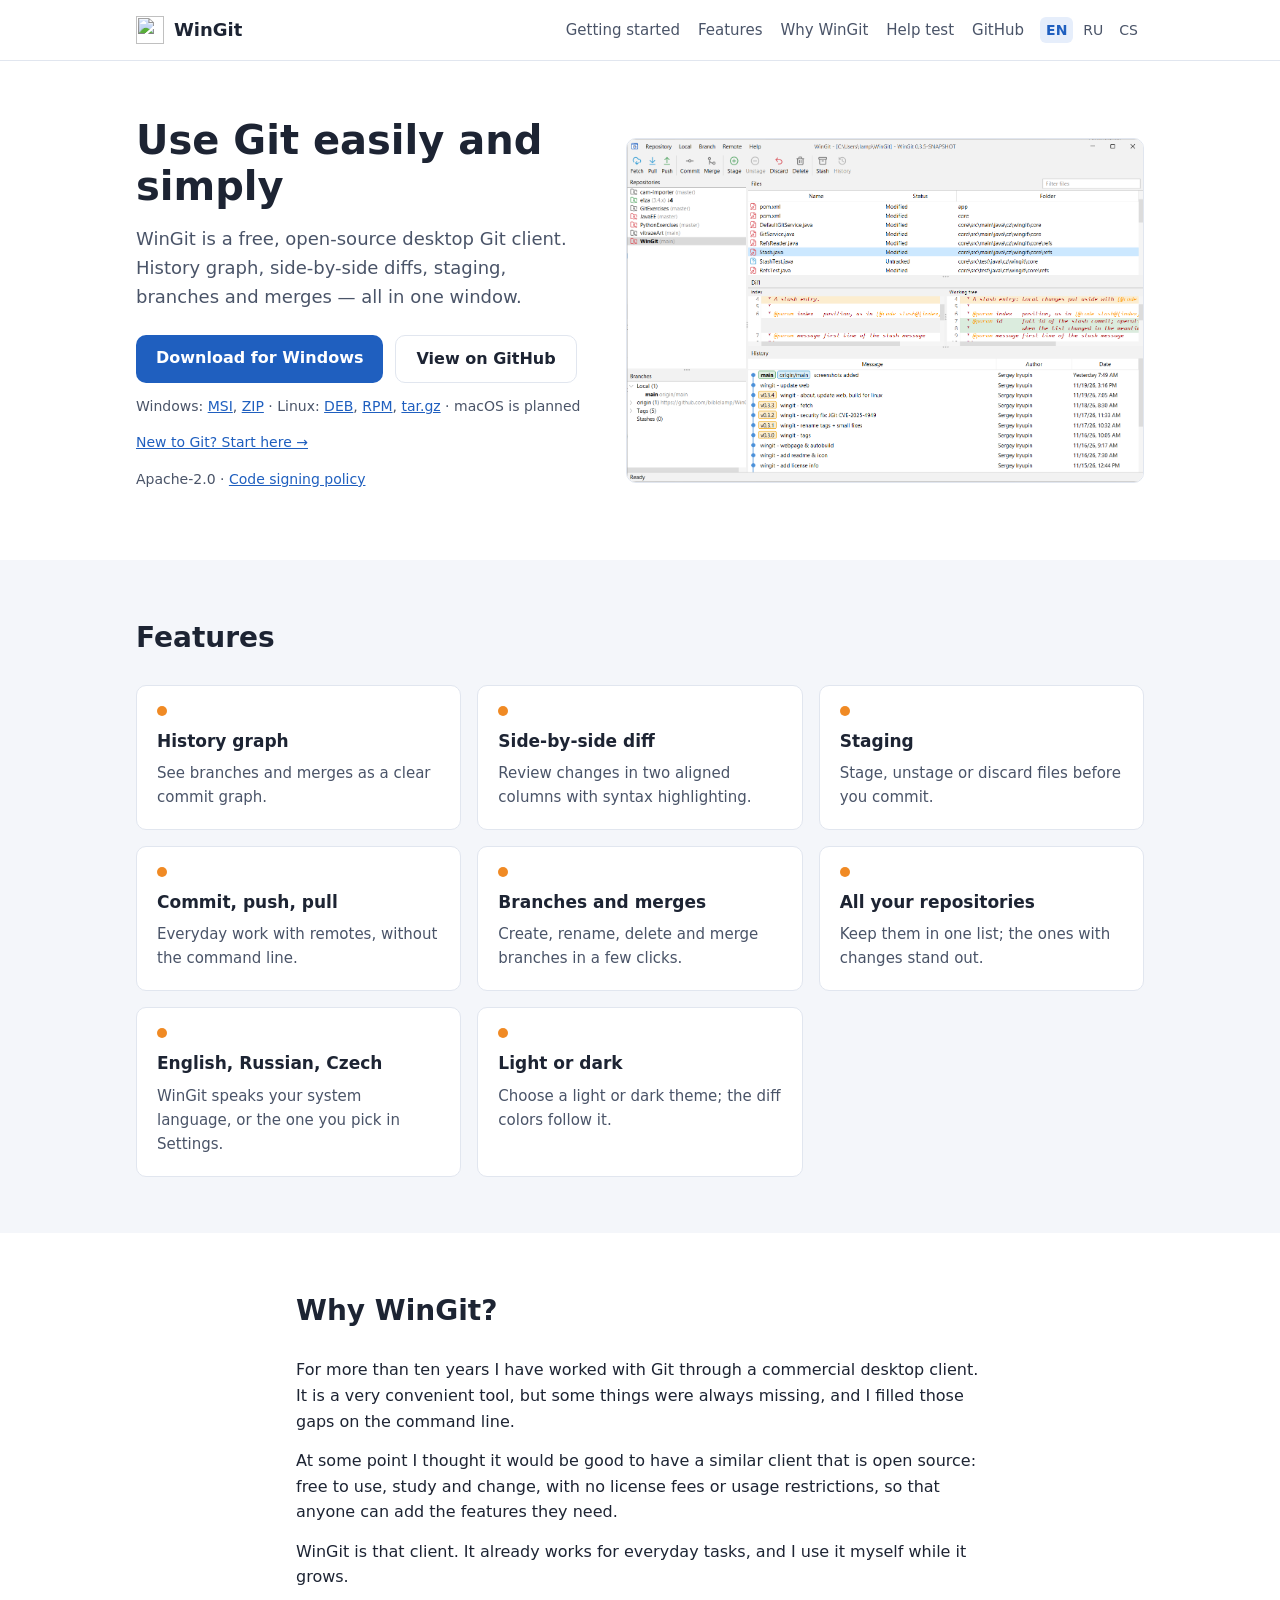
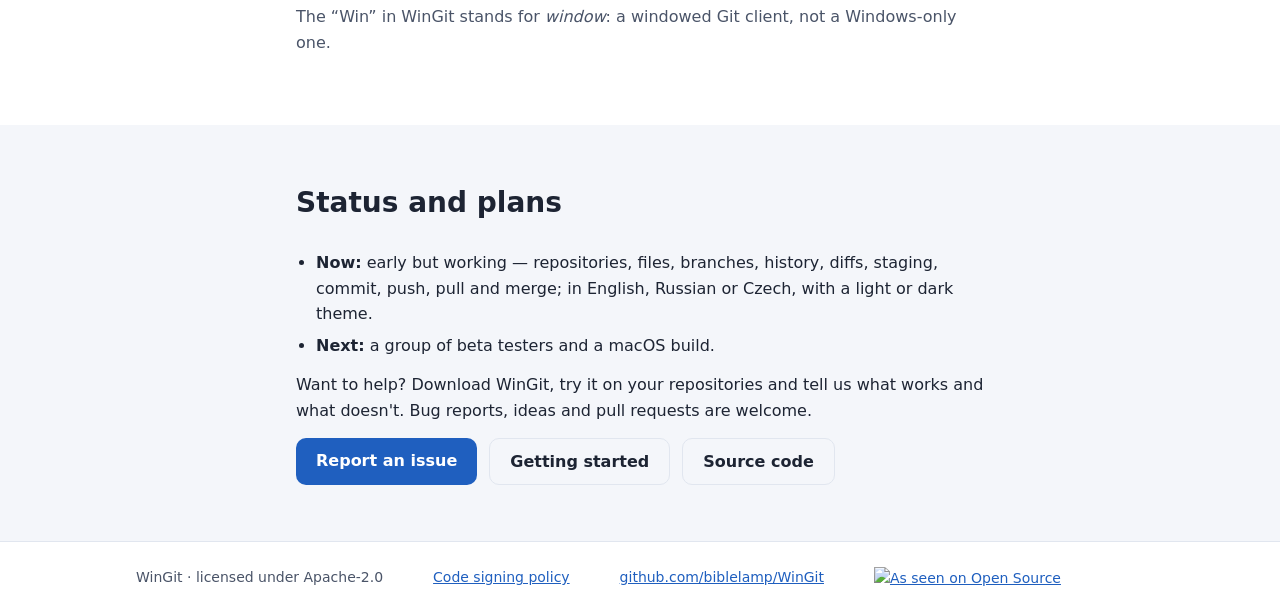
==== site/index.html @ c40fa584 "wingit - added ru-cz languages & dark theme" ====
<!doctype html>
<html lang="en">
<head>
  <meta charset="utf-8">
  <meta name="viewport" content="width=device-width, initial-scale=1">
  <title>WinGit — open-source desktop Git client</title>
  <meta name="description" content="WinGit is a free, open-source desktop Git client: history graph, side-by-side diffs, staging, branches and merges in one window.">
  <link rel="icon" href="assets/wingit.svg" type="image/svg+xml">
  <link rel="canonical" href="https://wgit.cz/">
  <link rel="alternate" hreflang="en" href="https://wgit.cz/">
  <link rel="alternate" hreflang="ru" href="https://wgit.cz/ru/">
  <link rel="alternate" hreflang="cs" href="https://wgit.cz/cs/">
  <link rel="alternate" hreflang="x-default" href="https://wgit.cz/">
  <meta property="og:type" content="website">
  <meta property="og:site_name" content="WinGit">
  <meta property="og:title" content="WinGit — open-source desktop Git client">
  <meta property="og:description" content="WinGit is a free, open-source desktop Git client: history graph, side-by-side diffs, staging, branches and merges in one window.">
  <meta property="og:url" content="https://wgit.cz/">
  <meta property="og:image" content="https://wgit.cz/assets/screenshot.png">
  <meta property="og:image:width" content="1413">
  <meta property="og:image:height" content="941">
  <meta property="og:locale" content="en_US">
  <meta property="og:locale:alternate" content="ru_RU">
  <meta property="og:locale:alternate" content="cs_CZ">
  <meta name="twitter:card" content="summary_large_image">
  <link rel="stylesheet" href="assets/style.css">
</head>
<body>
  <header class="top">
    <div class="wrap">
      <a class="brand" href="./"><img src="assets/wingit.svg" alt="">WinGit</a>
      <nav class="nav">
        <a href="start/">Getting started</a>
        <a href="#features">Features</a>
        <a href="#why">Why WinGit</a>
        <a href="#help">Help test</a>
        <a href="https://github.com/biblelamp/WinGit">GitHub</a>
      </nav>
      <div class="lang"><span>EN</span><a href="ru/" hreflang="ru">RU</a><a href="cs/" hreflang="cs">CS</a></div>
    </div>
  </header>

  <main>
    <section class="hero">
      <div class="wrap">
        <div>
          <h1>Use Git easily and simply</h1>
          <p class="lead">WinGit is a free, open-source desktop Git client. History graph, side-by-side diffs,
            staging, branches and merges — all in one window.</p>
          <div class="actions">
            <a class="btn btn-primary" id="download" href="https://github.com/biblelamp/WinGit/releases/latest"
               data-label-windows="Download {version} for Windows"
               data-label-linux="Download {version} for Linux (.deb)">Download for Windows</a>
            <a class="btn btn-secondary" href="https://github.com/biblelamp/WinGit">View on GitHub</a>
          </div>
          <p class="note">Windows: <a data-asset="msi" href="https://github.com/biblelamp/WinGit/releases/latest">MSI</a>, <a data-asset="windows-zip" href="https://github.com/biblelamp/WinGit/releases/latest">ZIP</a> · Linux: <a data-asset="deb" href="https://github.com/biblelamp/WinGit/releases/latest">DEB</a>, <a data-asset="rpm" href="https://github.com/biblelamp/WinGit/releases/latest">RPM</a>, <a data-asset="tar" href="https://github.com/biblelamp/WinGit/releases/latest">tar.gz</a> · macOS is planned</p>
          <p class="note"><a href="start/">New to Git? Start here →</a></p>
          <p class="note">Apache-2.0 · <a href="code-signing/">Code signing policy</a></p>
        </div>
        <a href="assets/screenshot.png"><img class="shot" src="assets/screenshot.png" width="1413" height="941" alt="WinGit main window: repositories, branches, history graph and diff"></a>
      </div>
    </section>

    <section class="block soft" id="features">
      <div class="wrap">
        <h2>Features</h2>
        <div class="features">
          <div class="feature"><h3>History graph</h3><p>See branches and merges as a clear commit graph.</p></div>
          <div class="feature"><h3>Side-by-side diff</h3><p>Review changes in two aligned columns with syntax highlighting.</p></div>
          <div class="feature"><h3>Staging</h3><p>Stage, unstage or discard files before you commit.</p></div>
          <div class="feature"><h3>Commit, push, pull</h3><p>Everyday work with remotes, without the command line.</p></div>
          <div class="feature"><h3>Branches and merges</h3><p>Create, rename, delete and merge branches in a few clicks.</p></div>
          <div class="feature"><h3>All your repositories</h3><p>Keep them in one list; the ones with changes stand out.</p></div>
          <div class="feature"><h3>English, Russian, Czech</h3><p>WinGit speaks your system language, or the one you pick in Settings.</p></div>
          <div class="feature"><h3>Light or dark</h3><p>Choose a light or dark theme; the diff colors follow it.</p></div>
        </div>
      </div>
    </section>

    <section class="block" id="why">
      <div class="wrap prose">
        <h2>Why WinGit?</h2>
        <p>For more than ten years I have worked with Git through a commercial desktop client. It is a very
          convenient tool, but some things were always missing, and I filled those gaps on the command line.</p>
        <p>At some point I thought it would be good to have a similar client that is open source: free to use,
          study and change, with no license fees or usage restrictions, so that anyone can add the features they need.</p>
        <p>WinGit is that client. It already works for everyday tasks, and I use it myself while it grows.</p>
        <p class="muted">The “Win” in WinGit stands for <em>window</em>: a windowed Git client, not a Windows-only one.</p>
      </div>
    </section>

    <section class="block soft" id="help">
      <div class="wrap prose">
        <h2>Status and plans</h2>
        <ul>
          <li><strong>Now:</strong> early but working — repositories, files, branches, history, diffs, staging,
            commit, push, pull and merge; in English, Russian or Czech, with a light or dark theme.</li>
          <li><strong>Next:</strong> a group of beta testers and a macOS build.</li>
        </ul>
        <p>Want to help? Download WinGit, try it on your repositories and tell us what works and what doesn't.
          Bug reports, ideas and pull requests are welcome.</p>
        <div class="actions">
          <a class="btn btn-primary" href="https://github.com/biblelamp/WinGit/issues/new">Report an issue</a>
          <a class="btn btn-secondary" href="start/">Getting started</a>
          <a class="btn btn-secondary" href="https://github.com/biblelamp/WinGit">Source code</a>
        </div>
      </div>
    </section>
  </main>

  <footer>
    <div class="wrap">
      <span>WinGit · licensed under Apache-2.0</span>
      <a href="code-signing/">Code signing policy</a>
      <a href="https://github.com/biblelamp/WinGit">github.com/biblelamp/WinGit</a>
      <a class="osa-badge" href="https://www.opensourcealternatives.to"><img src="https://www.opensourcealternatives.to/badge-osa.svg" alt="As seen on Open Source Alternatives" width="189" height="14"></a>
    </div>
  </footer>
  <script src="assets/download.js"></script>
</body>
</html>
---- site/assets/style.css ----
:root {
  --bg: #ffffff;
  --bg-soft: #f4f6fa;
  --text: #1d2433;
  --text-muted: #4a5468;
  --border: #e1e6ef;
  --accent: #1f5fbf;
  --accent-hover: #184e9e;
  --accent-soft: #e6eefb;
  --on-accent: #ffffff;
  --commit: #f08a24;
  --radius: 10px;
  color-scheme: light dark;
}

@media (prefers-color-scheme: dark) {
  :root {
    --bg: #11151c;
    --bg-soft: #1a1f29;
    --text: #e6e9ef;
    --text-muted: #a9b1c2;
    --border: #2a3140;
    --accent: #5b93e8;
    --accent-hover: #7aa8ee;
    --accent-soft: #1c2a42;
    --on-accent: #0b1220;
  }
}

* { box-sizing: border-box; }

html { scroll-behavior: smooth; }

body {
  margin: 0;
  background: var(--bg);
  color: var(--text);
  font: 16px/1.6 "Segoe UI", system-ui, -apple-system, "Helvetica Neue", Arial, sans-serif;
}

a { color: var(--accent); }

.wrap { max-width: 1040px; margin: 0 auto; padding: 0 16px; }

/* header */
.top { border-bottom: 1px solid var(--border); }
.top .wrap { display: flex; align-items: center; gap: 16px; min-height: 60px; flex-wrap: wrap; }
.brand { display: flex; align-items: center; gap: 10px; color: var(--text); text-decoration: none; font-weight: 600; font-size: 18px; }
.brand img { width: 28px; height: 28px; }
.nav { display: flex; gap: 18px; margin-left: auto; flex-wrap: wrap; }
.nav a { color: var(--text-muted); text-decoration: none; font-size: 15px; }
.nav a:hover { color: var(--text); }
.lang { display: flex; gap: 4px; font-size: 14px; }
.lang a, .lang span { padding: 2px 6px; border-radius: 6px; text-decoration: none; color: var(--text-muted); }
.lang span { background: var(--accent-soft); color: var(--accent); font-weight: 600; }

/* hero */
.hero .wrap { display: grid; grid-template-columns: 1fr 1.15fr; gap: 40px; align-items: center; padding-top: 56px; padding-bottom: 56px; }
.hero h1 { font-size: 40px; line-height: 1.15; margin: 0 0 16px; }
.hero p.lead { font-size: 18px; color: var(--text-muted); margin: 0 0 24px; }
.actions { display: flex; gap: 12px; flex-wrap: wrap; }
.btn { display: inline-block; padding: 10px 20px; border-radius: var(--radius); font-weight: 600; text-decoration: none; font-size: 16px; }
.btn-primary { background: var(--accent); color: var(--on-accent); }
.btn-primary:hover { background: var(--accent-hover); }
.btn-secondary { border: 1px solid var(--border); color: var(--text); }
.btn-secondary:hover { background: var(--bg-soft); }
.note { margin-top: 12px; font-size: 14px; color: var(--text-muted); }
.shot { width: 100%; height: auto; border-radius: var(--radius); border: 1px solid var(--border); display: block; }

/* sections */
section.block { padding: 56px 0; }
section.soft { background: var(--bg-soft); }
h2 { font-size: 28px; margin: 0 0 24px; }
.features { display: grid; grid-template-columns: repeat(3, 1fr); gap: 16px; }
.feature { background: var(--bg); border: 1px solid var(--border); border-radius: var(--radius); padding: 20px; }
.feature h3 { margin: 0 0 6px; font-size: 17px; }
.feature p { margin: 0; color: var(--text-muted); font-size: 15px; }
.feature::before { content: ""; display: block; width: 10px; height: 10px; border-radius: 50%; background: var(--commit); margin-bottom: 12px; }

.prose { max-width: 720px; }
.prose p { margin: 0 0 14px; }
.prose ul { padding-left: 20px; margin: 0 0 14px; }
.prose li { margin-bottom: 6px; }
.muted { color: var(--text-muted); }
.prose h1 { font-size: 36px; line-height: 1.2; margin: 0 0 12px; }
.prose .lead { font-size: 18px; color: var(--text-muted); }
code, kbd, pre { font-family: Consolas, "Cascadia Mono", ui-monospace, monospace; font-size: 0.9em; }
code, kbd { background: var(--bg-soft); border: 1px solid var(--border); border-radius: 5px; padding: 0 4px; white-space: nowrap; }
pre.cmd { background: var(--bg-soft); border: 1px solid var(--border); border-radius: var(--radius); padding: 12px 14px; overflow-x: auto; margin: 0 0 14px; }

/* getting started */
.toc { display: flex; flex-wrap: wrap; gap: 8px; list-style: none; padding: 0; margin: 20px 0 0; counter-reset: toc; }
.toc li { counter-increment: toc; }
.toc a { display: inline-block; padding: 4px 12px; border-radius: 999px; background: var(--accent-soft); text-decoration: none; font-size: 14px; }
.toc a::before { content: counter(toc) "  "; font-weight: 600; }
.steps { list-style: none; padding-top: 0; padding-bottom: 0; margin-top: 32px; margin-bottom: 0; }
.step { display: grid; grid-template-columns: 36px minmax(0, 1fr); gap: 16px; padding: 24px 0; border-top: 1px solid var(--border); scroll-margin-top: 16px; }
.step-num { width: 32px; height: 32px; border-radius: 50%; background: var(--accent); color: var(--on-accent); display: flex; align-items: center; justify-content: center; font-weight: 600; }
.step h2 { font-size: 21px; margin: 2px 0 10px; }
.step p:last-child, .step ul:last-child { margin-bottom: 0; }
.step-shot { margin: 16px 0 0; }
.step-shot figcaption { margin-top: 6px; font-size: 14px; color: var(--text-muted); }

footer { border-top: 1px solid var(--border); padding: 24px 0; font-size: 14px; color: var(--text-muted); }
footer .wrap { display: flex; gap: 16px; flex-wrap: wrap; justify-content: space-between; align-items: center; }
footer .osa-badge img { display: block; width: auto; height: 20px; max-width: 100%; }

@media (max-width: 800px) {
  .hero .wrap { grid-template-columns: 1fr; padding-top: 32px; padding-bottom: 32px; }
  .hero h1 { font-size: 30px; }
  .features { grid-template-columns: 1fr; }
  .prose h1 { font-size: 30px; }
  .step { grid-template-columns: 28px minmax(0, 1fr); gap: 12px; }
  .step-num { width: 28px; height: 28px; font-size: 14px; }
  .nav { margin-left: 0; width: 100%; order: 3; gap: 14px; }
  .lang { margin-left: auto; }
}
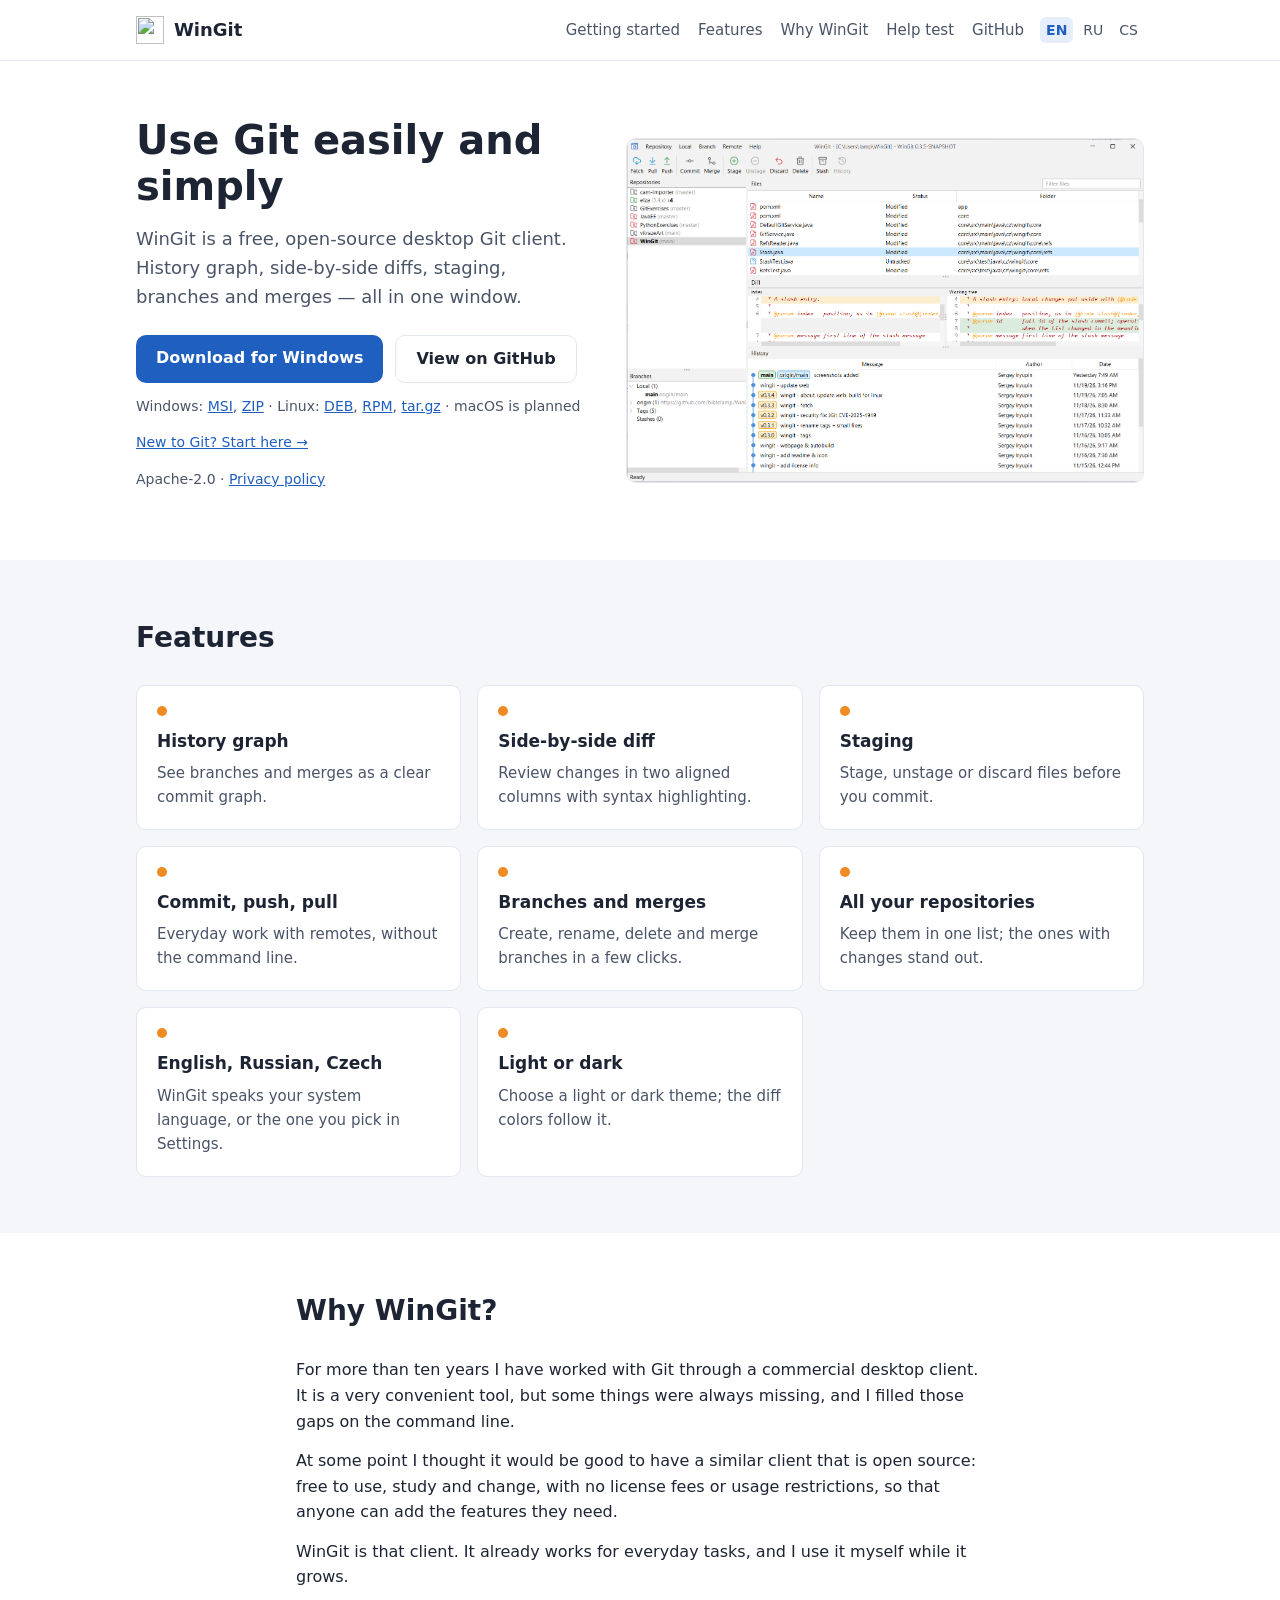
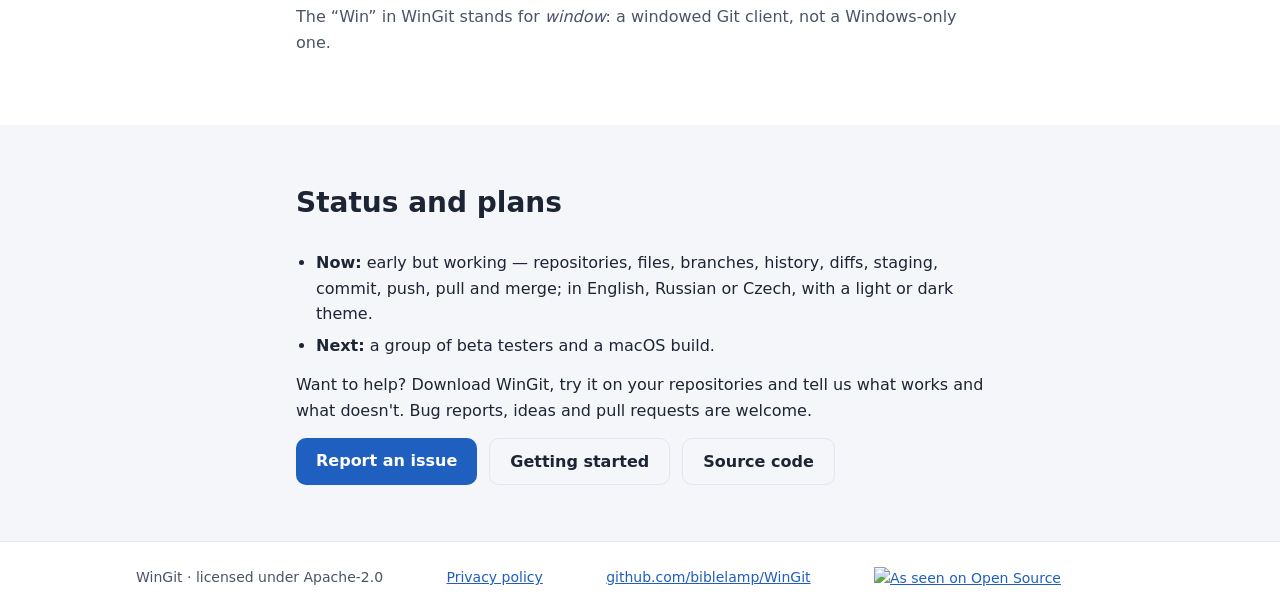
==== commit 806c1e4c: "wingit - prepare ro register in ms store" ====
--- a/site/index.html
+++ b/site/index.html
@@ -55,7 +55,7 @@
           </div>
           <p class="note">Windows: <a data-asset="msi" href="https://github.com/biblelamp/WinGit/releases/latest">MSI</a>, <a data-asset="windows-zip" href="https://github.com/biblelamp/WinGit/releases/latest">ZIP</a> · Linux: <a data-asset="deb" href="https://github.com/biblelamp/WinGit/releases/latest">DEB</a>, <a data-asset="rpm" href="https://github.com/biblelamp/WinGit/releases/latest">RPM</a>, <a data-asset="tar" href="https://github.com/biblelamp/WinGit/releases/latest">tar.gz</a> · macOS is planned</p>
           <p class="note"><a href="start/">New to Git? Start here →</a></p>
-          <p class="note">Apache-2.0 · <a href="code-signing/">Code signing policy</a></p>
+          <p class="note">Apache-2.0 · <a href="privacy/">Privacy policy</a></p>
         </div>
         <a href="assets/screenshot.png"><img class="shot" src="assets/screenshot.png" width="1413" height="941" alt="WinGit main window: repositories, branches, history graph and diff"></a>
       </div>
@@ -111,7 +111,7 @@
   <footer>
     <div class="wrap">
       <span>WinGit · licensed under Apache-2.0</span>
-      <a href="code-signing/">Code signing policy</a>
+      <a href="privacy/">Privacy policy</a>
       <a href="https://github.com/biblelamp/WinGit">github.com/biblelamp/WinGit</a>
       <a class="osa-badge" href="https://www.opensourcealternatives.to"><img src="https://www.opensourcealternatives.to/badge-osa.svg" alt="As seen on Open Source Alternatives" width="189" height="14"></a>
     </div>
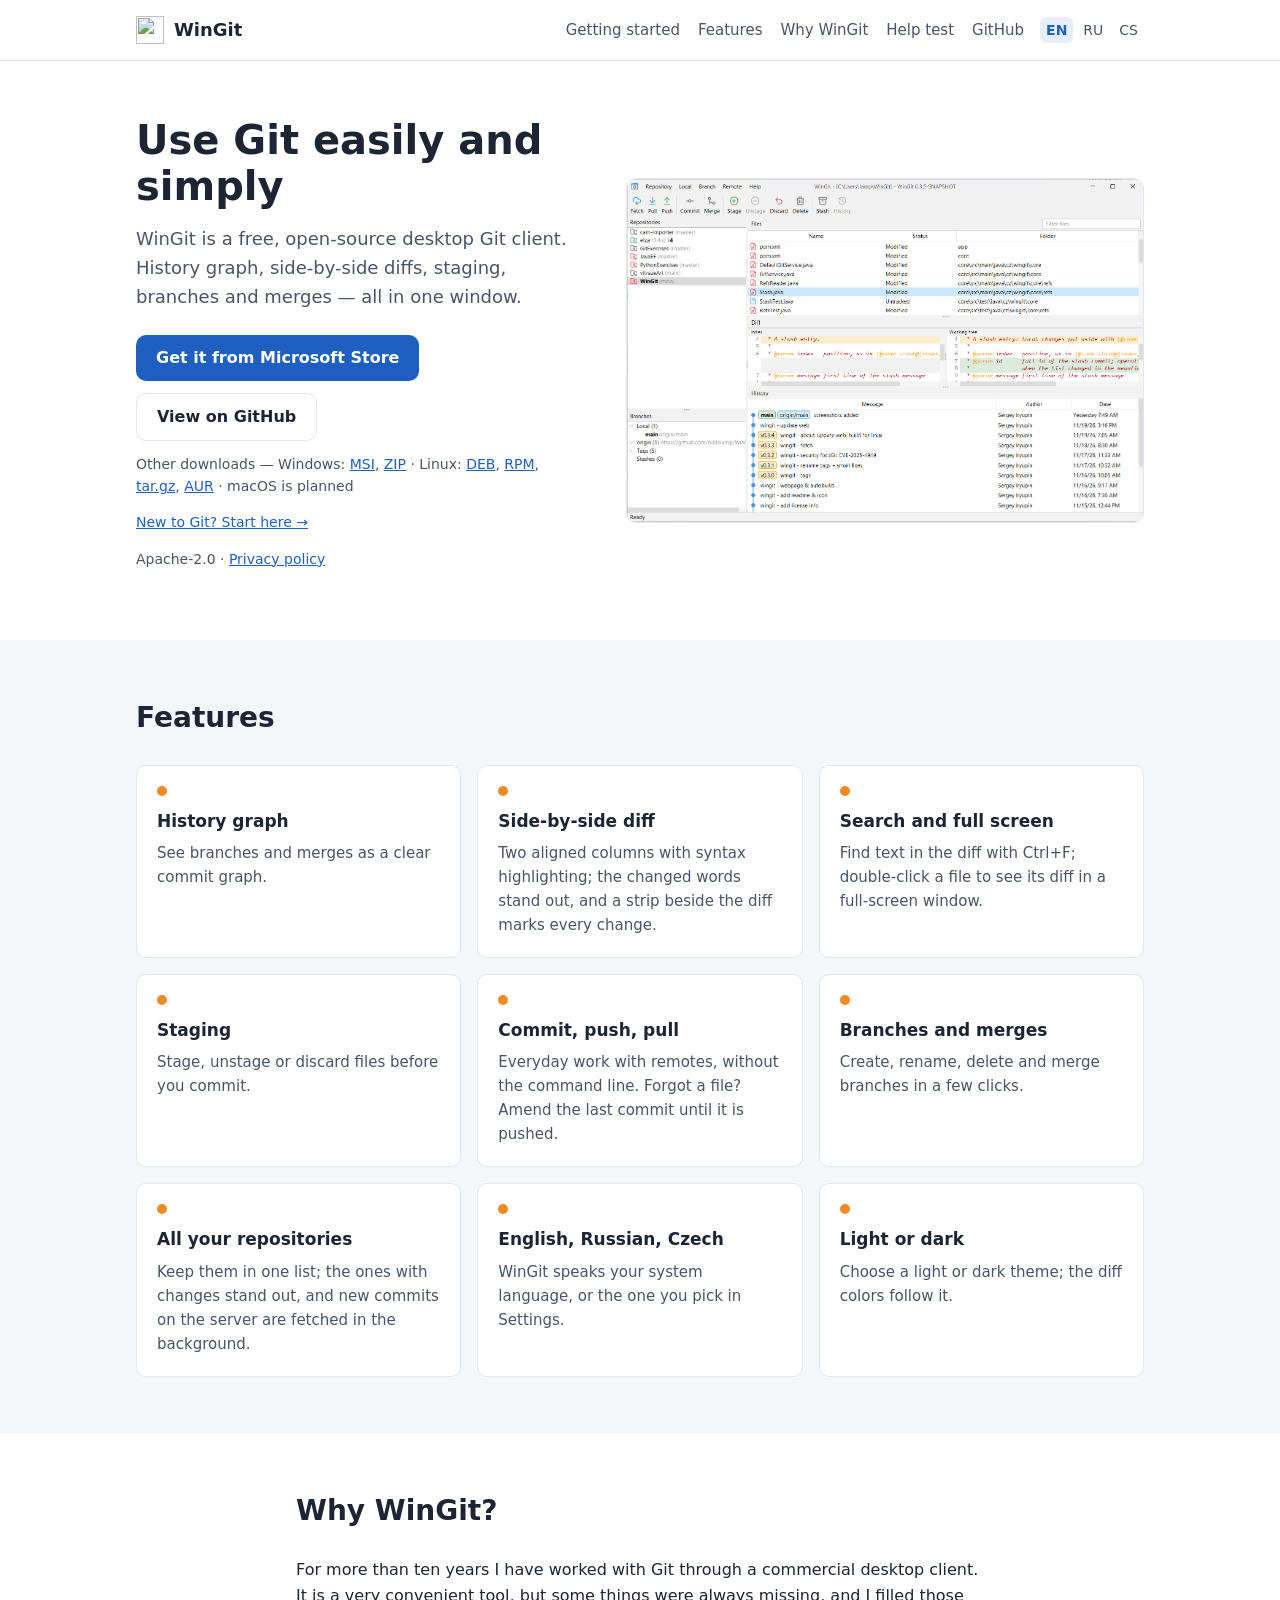
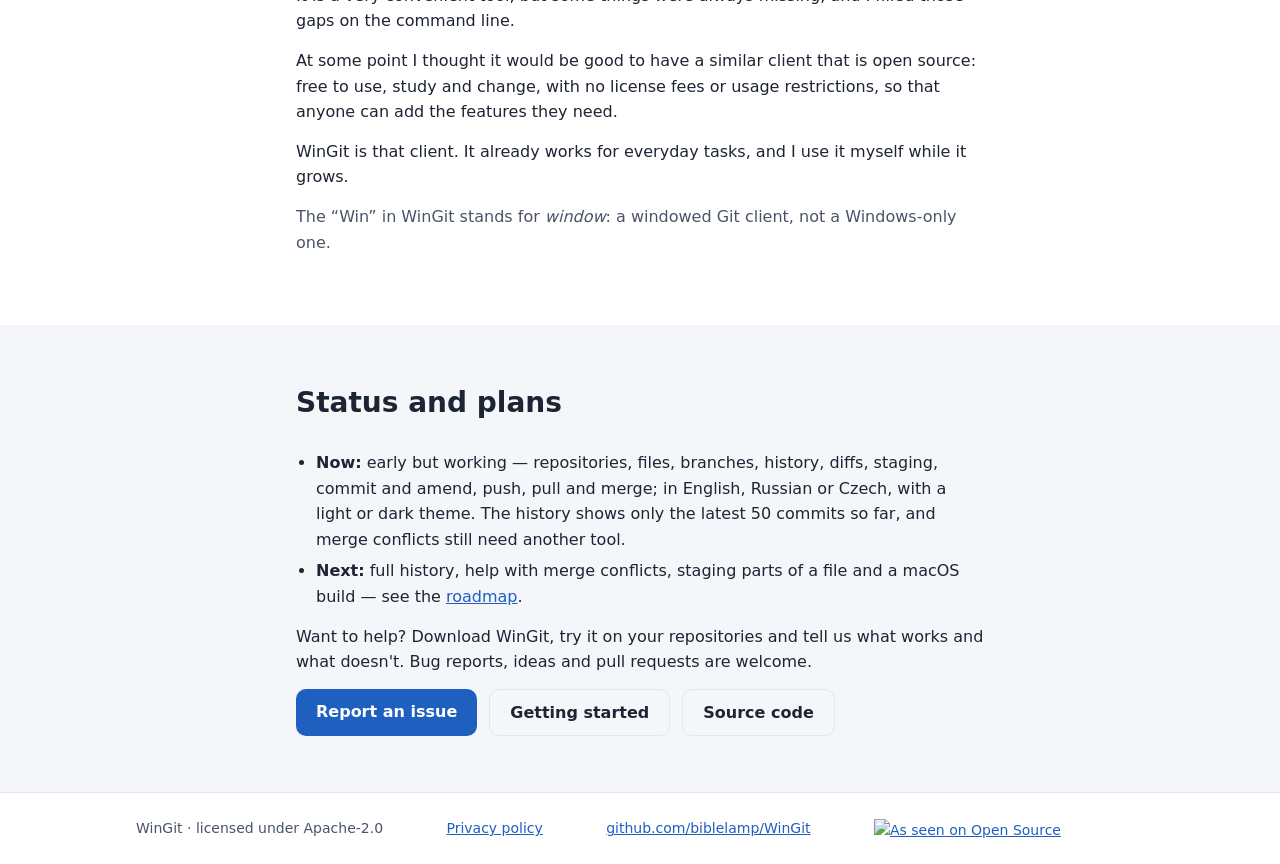
==== commit 33a5bd14: "wingit - amend, full window diff, solving 1st issue" ====
--- a/site/index.html
+++ b/site/index.html
@@ -48,12 +48,12 @@
           <p class="lead">WinGit is a free, open-source desktop Git client. History graph, side-by-side diffs,
             staging, branches and merges — all in one window.</p>
           <div class="actions">
-            <a class="btn btn-primary" id="download" href="https://github.com/biblelamp/WinGit/releases/latest"
-               data-label-windows="Download {version} for Windows"
-               data-label-linux="Download {version} for Linux (.deb)">Download for Windows</a>
+            <a class="btn btn-primary" id="download" href="https://apps.microsoft.com/detail/9n63b9trbd92"
+               data-label-linux="Download {version} for Linux (.deb)">Get it from Microsoft Store</a>
             <a class="btn btn-secondary" href="https://github.com/biblelamp/WinGit">View on GitHub</a>
           </div>
-          <p class="note">Windows: <a data-asset="msi" href="https://github.com/biblelamp/WinGit/releases/latest">MSI</a>, <a data-asset="windows-zip" href="https://github.com/biblelamp/WinGit/releases/latest">ZIP</a> · Linux: <a data-asset="deb" href="https://github.com/biblelamp/WinGit/releases/latest">DEB</a>, <a data-asset="rpm" href="https://github.com/biblelamp/WinGit/releases/latest">RPM</a>, <a data-asset="tar" href="https://github.com/biblelamp/WinGit/releases/latest">tar.gz</a> · macOS is planned</p>
+          <p class="note" id="release" hidden>Current version: <a id="release-version" href="https://github.com/biblelamp/WinGit/releases/latest"></a></p>
+          <p class="note">Other downloads — Windows: <a data-asset="msi" href="https://github.com/biblelamp/WinGit/releases/latest">MSI</a>, <a data-asset="windows-zip" href="https://github.com/biblelamp/WinGit/releases/latest">ZIP</a> · Linux: <a data-asset="deb" href="https://github.com/biblelamp/WinGit/releases/latest">DEB</a>, <a data-asset="rpm" href="https://github.com/biblelamp/WinGit/releases/latest">RPM</a>, <a data-asset="tar" href="https://github.com/biblelamp/WinGit/releases/latest">tar.gz</a>, <a href="https://aur.archlinux.org/packages/wingit-bin">AUR</a> · macOS is planned</p>
           <p class="note"><a href="start/">New to Git? Start here →</a></p>
           <p class="note">Apache-2.0 · <a href="privacy/">Privacy policy</a></p>
         </div>
@@ -66,11 +66,12 @@
         <h2>Features</h2>
         <div class="features">
           <div class="feature"><h3>History graph</h3><p>See branches and merges as a clear commit graph.</p></div>
-          <div class="feature"><h3>Side-by-side diff</h3><p>Review changes in two aligned columns with syntax highlighting.</p></div>
+          <div class="feature"><h3>Side-by-side diff</h3><p>Two aligned columns with syntax highlighting; the changed words stand out, and a strip beside the diff marks every change.</p></div>
+          <div class="feature"><h3>Search and full screen</h3><p>Find text in the diff with Ctrl+F; double-click a file to see its diff in a full-screen window.</p></div>
           <div class="feature"><h3>Staging</h3><p>Stage, unstage or discard files before you commit.</p></div>
-          <div class="feature"><h3>Commit, push, pull</h3><p>Everyday work with remotes, without the command line.</p></div>
+          <div class="feature"><h3>Commit, push, pull</h3><p>Everyday work with remotes, without the command line. Forgot a file? Amend the last commit until it is pushed.</p></div>
           <div class="feature"><h3>Branches and merges</h3><p>Create, rename, delete and merge branches in a few clicks.</p></div>
-          <div class="feature"><h3>All your repositories</h3><p>Keep them in one list; the ones with changes stand out.</p></div>
+          <div class="feature"><h3>All your repositories</h3><p>Keep them in one list; the ones with changes stand out, and new commits on the server are fetched in the background.</p></div>
           <div class="feature"><h3>English, Russian, Czech</h3><p>WinGit speaks your system language, or the one you pick in Settings.</p></div>
           <div class="feature"><h3>Light or dark</h3><p>Choose a light or dark theme; the diff colors follow it.</p></div>
         </div>
@@ -94,8 +95,10 @@
         <h2>Status and plans</h2>
         <ul>
           <li><strong>Now:</strong> early but working — repositories, files, branches, history, diffs, staging,
-            commit, push, pull and merge; in English, Russian or Czech, with a light or dark theme.</li>
-          <li><strong>Next:</strong> a group of beta testers and a macOS build.</li>
+            commit and amend, push, pull and merge; in English, Russian or Czech, with a light or dark theme.
+            The history shows only the latest 50 commits so far, and merge conflicts still need another tool.</li>
+          <li><strong>Next:</strong> full history, help with merge conflicts, staging parts of a file and a macOS
+            build — see the <a href="https://github.com/biblelamp/WinGit/blob/main/ROADMAP.md">roadmap</a>.</li>
         </ul>
         <p>Want to help? Download WinGit, try it on your repositories and tell us what works and what doesn't.
           Bug reports, ideas and pull requests are welcome.</p>
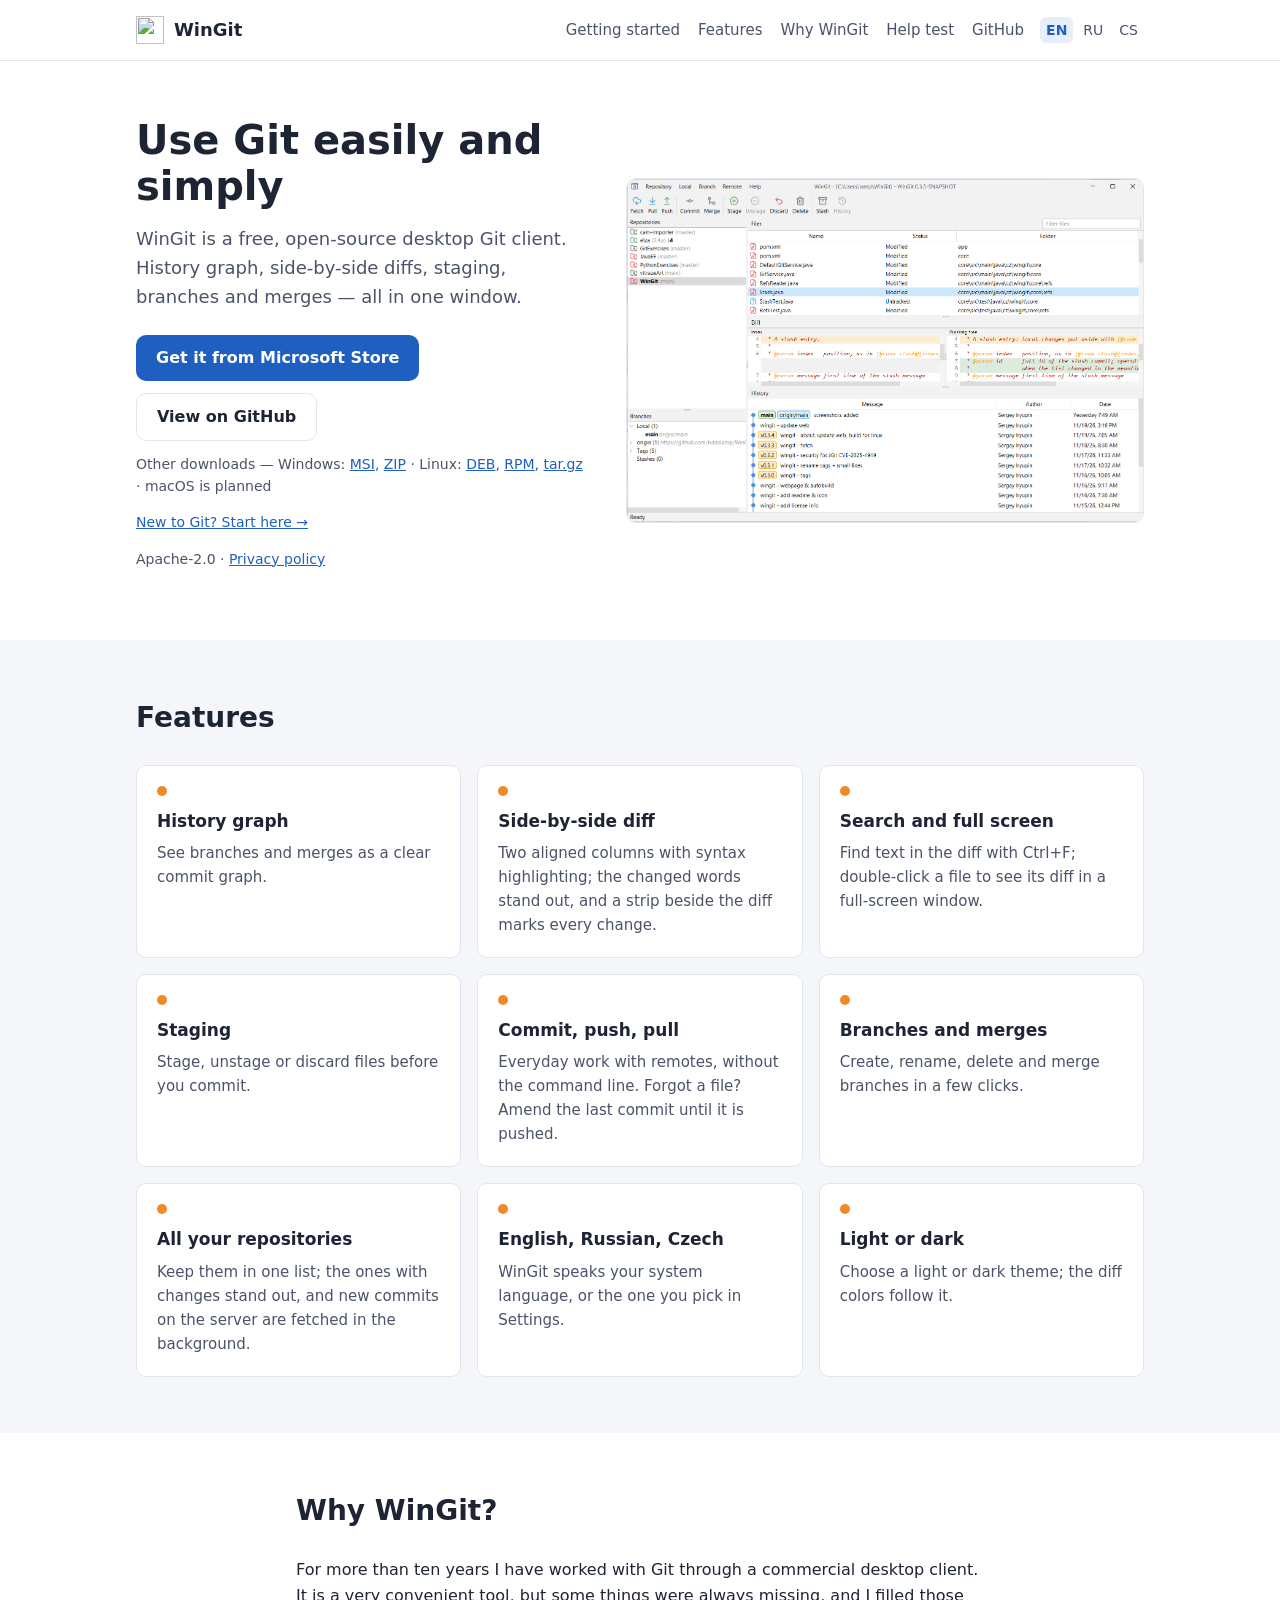
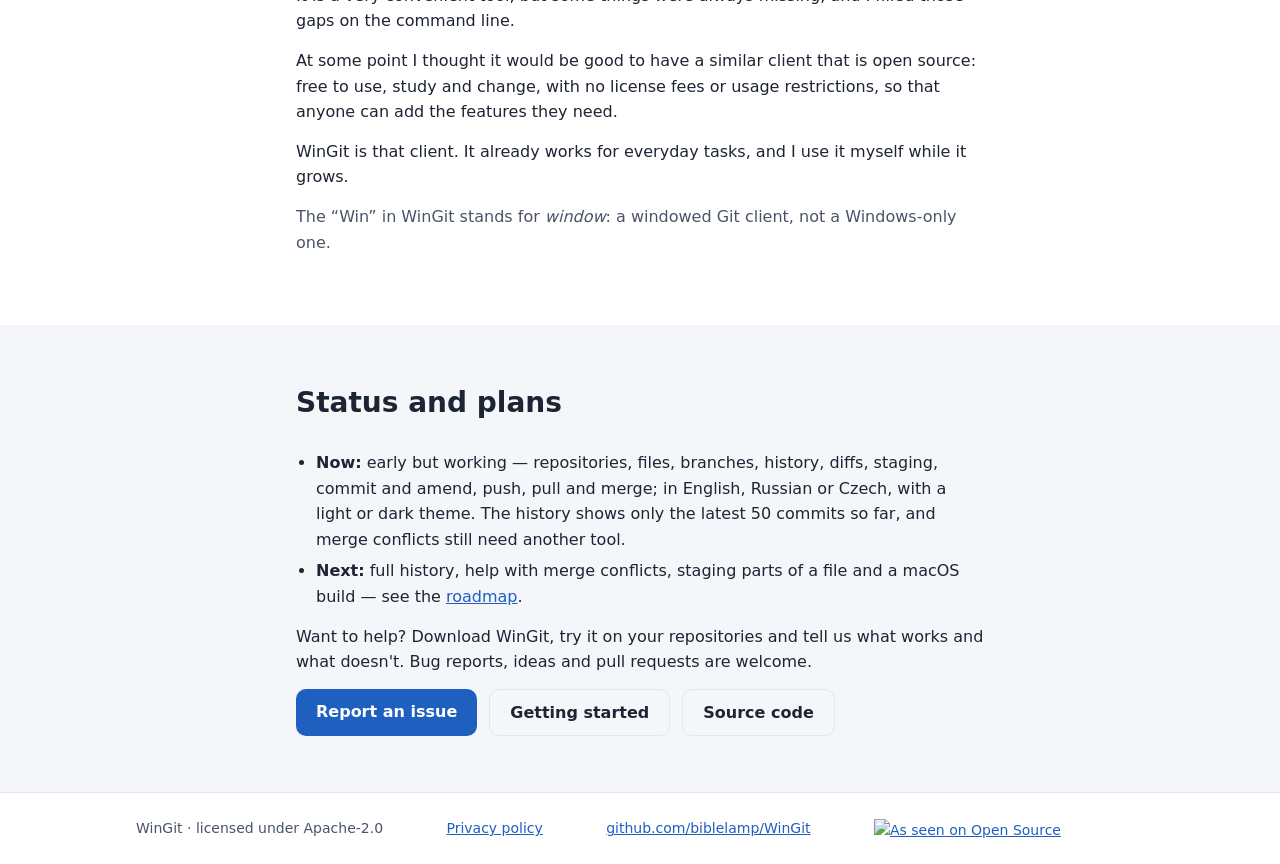
==== commit 8be2ba84: "wingit - add chocolatey and scoop packaging, remove aur link" ====
--- a/site/index.html
+++ b/site/index.html
@@ -53,7 +53,7 @@
             <a class="btn btn-secondary" href="https://github.com/biblelamp/WinGit">View on GitHub</a>
           </div>
           <p class="note" id="release" hidden>Current version: <a id="release-version" href="https://github.com/biblelamp/WinGit/releases/latest"></a></p>
-          <p class="note">Other downloads — Windows: <a data-asset="msi" href="https://github.com/biblelamp/WinGit/releases/latest">MSI</a>, <a data-asset="windows-zip" href="https://github.com/biblelamp/WinGit/releases/latest">ZIP</a> · Linux: <a data-asset="deb" href="https://github.com/biblelamp/WinGit/releases/latest">DEB</a>, <a data-asset="rpm" href="https://github.com/biblelamp/WinGit/releases/latest">RPM</a>, <a data-asset="tar" href="https://github.com/biblelamp/WinGit/releases/latest">tar.gz</a>, <a href="https://aur.archlinux.org/packages/wingit-bin">AUR</a> · macOS is planned</p>
+          <p class="note">Other downloads — Windows: <a data-asset="msi" href="https://github.com/biblelamp/WinGit/releases/latest">MSI</a>, <a data-asset="windows-zip" href="https://github.com/biblelamp/WinGit/releases/latest">ZIP</a> · Linux: <a data-asset="deb" href="https://github.com/biblelamp/WinGit/releases/latest">DEB</a>, <a data-asset="rpm" href="https://github.com/biblelamp/WinGit/releases/latest">RPM</a>, <a data-asset="tar" href="https://github.com/biblelamp/WinGit/releases/latest">tar.gz</a> · macOS is planned</p>
           <p class="note"><a href="start/">New to Git? Start here →</a></p>
           <p class="note">Apache-2.0 · <a href="privacy/">Privacy policy</a></p>
         </div>
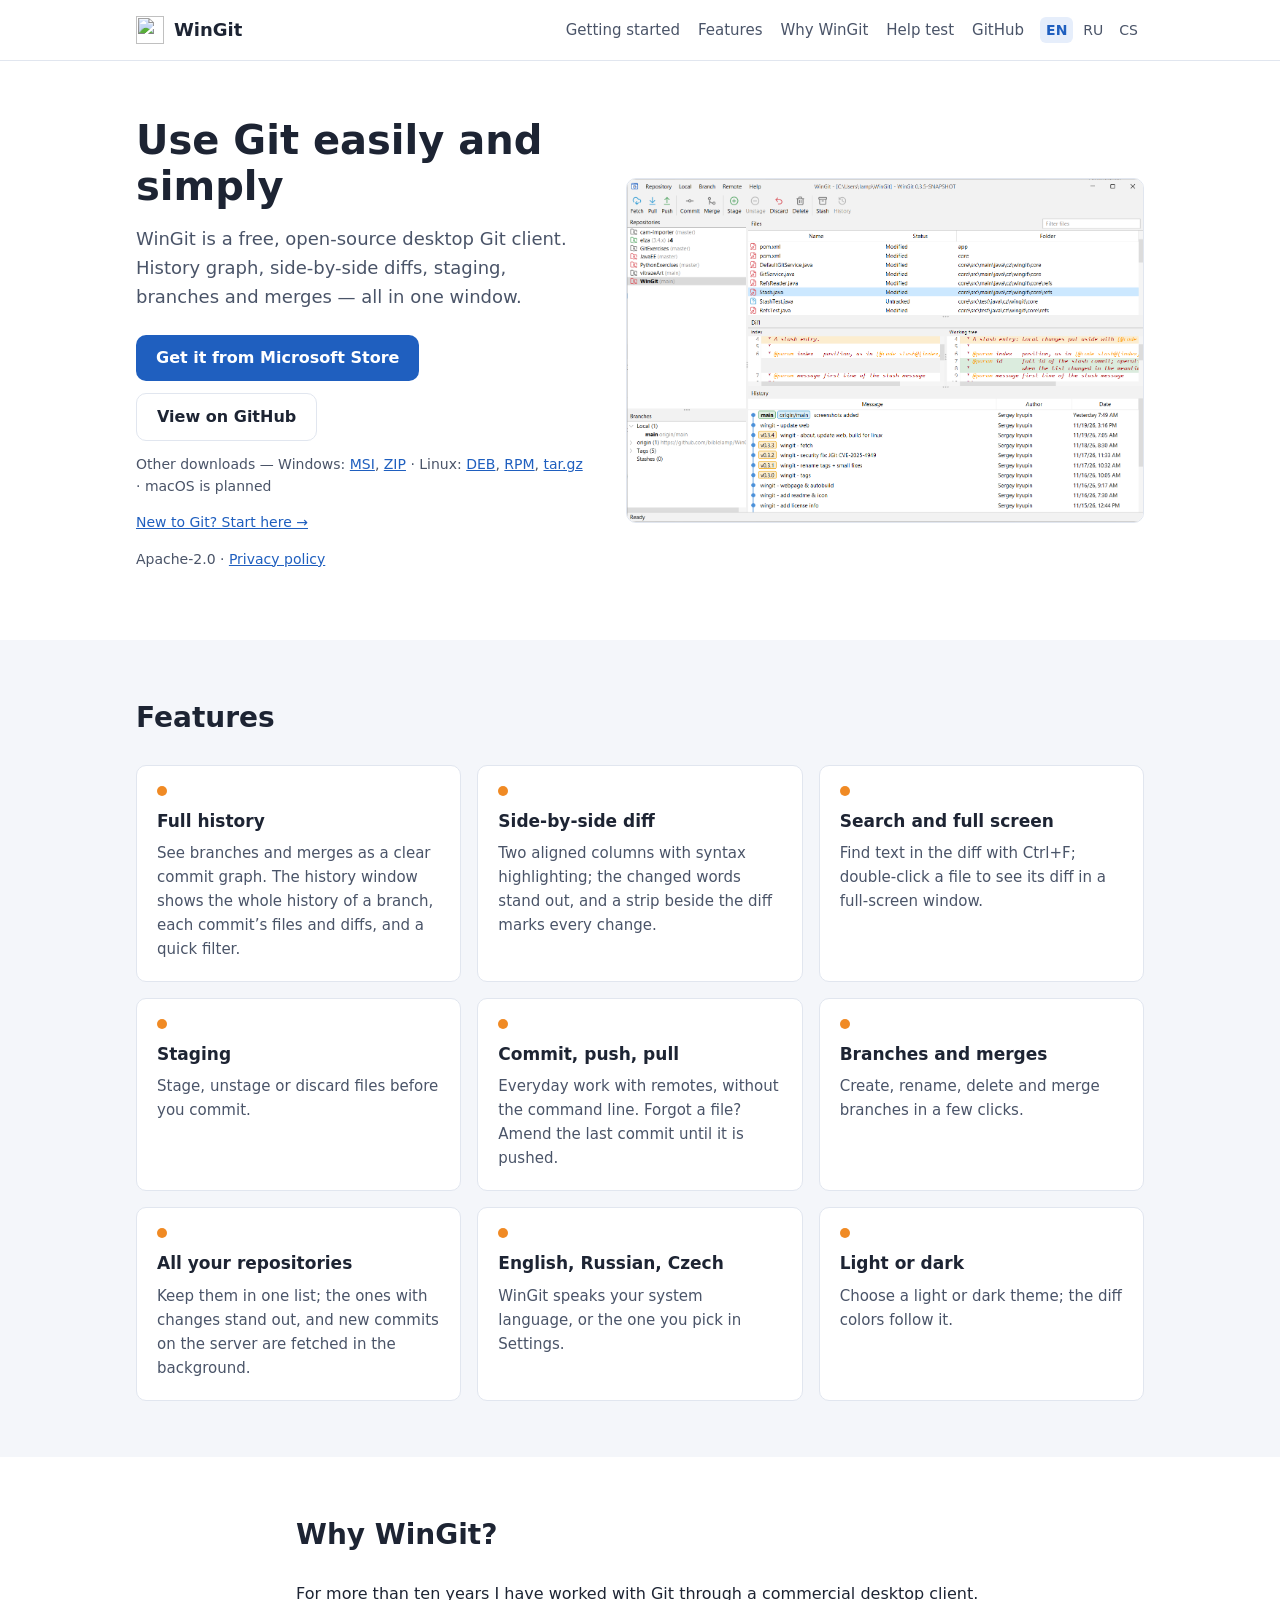
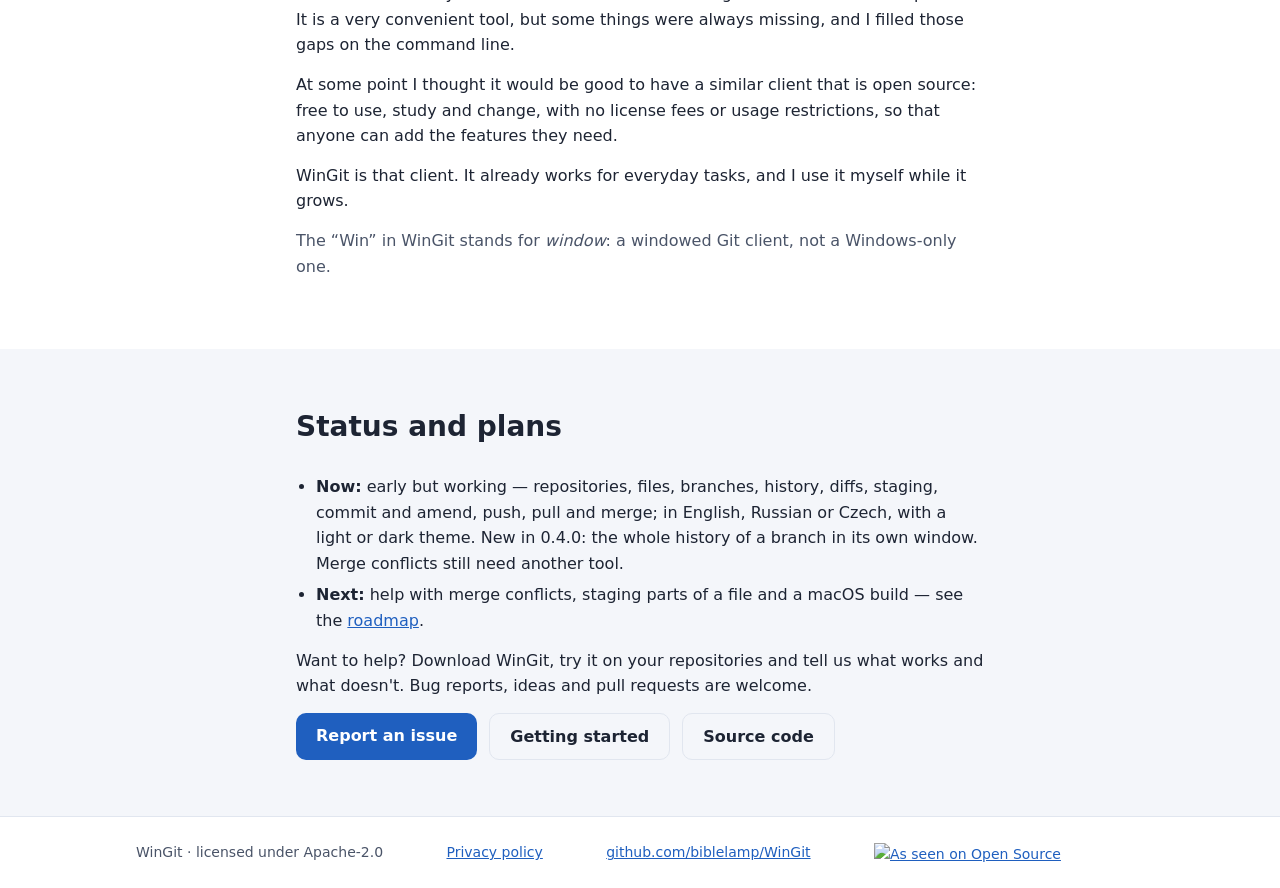
==== commit 6e3470b3: "wingit - history window with branch, full commits log and details, files and diff" ====
--- a/site/index.html
+++ b/site/index.html
@@ -65,7 +65,7 @@
       <div class="wrap">
         <h2>Features</h2>
         <div class="features">
-          <div class="feature"><h3>History graph</h3><p>See branches and merges as a clear commit graph.</p></div>
+          <div class="feature"><h3>Full history</h3><p>See branches and merges as a clear commit graph. The history window shows the whole history of a branch, each commit’s files and diffs, and a quick filter.</p></div>
           <div class="feature"><h3>Side-by-side diff</h3><p>Two aligned columns with syntax highlighting; the changed words stand out, and a strip beside the diff marks every change.</p></div>
           <div class="feature"><h3>Search and full screen</h3><p>Find text in the diff with Ctrl+F; double-click a file to see its diff in a full-screen window.</p></div>
           <div class="feature"><h3>Staging</h3><p>Stage, unstage or discard files before you commit.</p></div>
@@ -96,8 +96,8 @@
         <ul>
           <li><strong>Now:</strong> early but working — repositories, files, branches, history, diffs, staging,
             commit and amend, push, pull and merge; in English, Russian or Czech, with a light or dark theme.
-            The history shows only the latest 50 commits so far, and merge conflicts still need another tool.</li>
-          <li><strong>Next:</strong> full history, help with merge conflicts, staging parts of a file and a macOS
+            New in 0.4.0: the whole history of a branch in its own window. Merge conflicts still need another tool.</li>
+          <li><strong>Next:</strong> help with merge conflicts, staging parts of a file and a macOS
             build — see the <a href="https://github.com/biblelamp/WinGit/blob/main/ROADMAP.md">roadmap</a>.</li>
         </ul>
         <p>Want to help? Download WinGit, try it on your repositories and tell us what works and what doesn't.
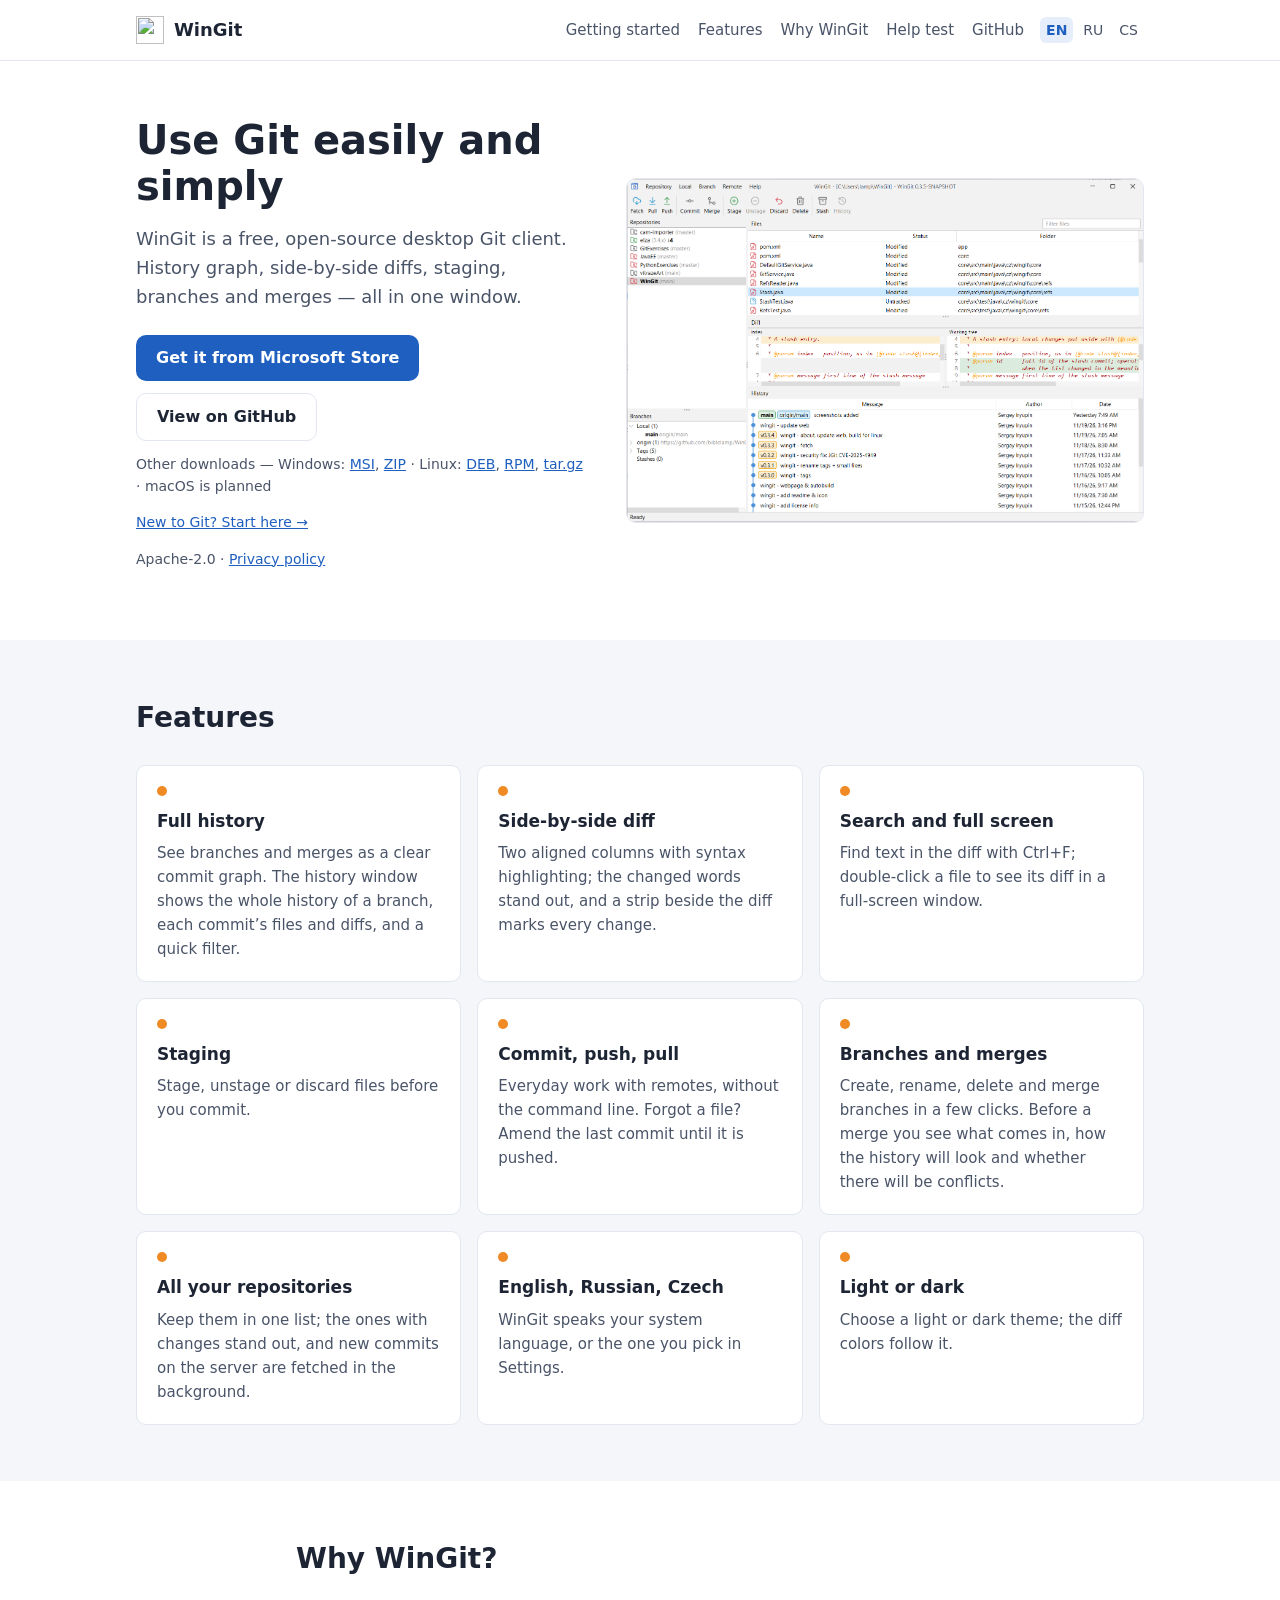
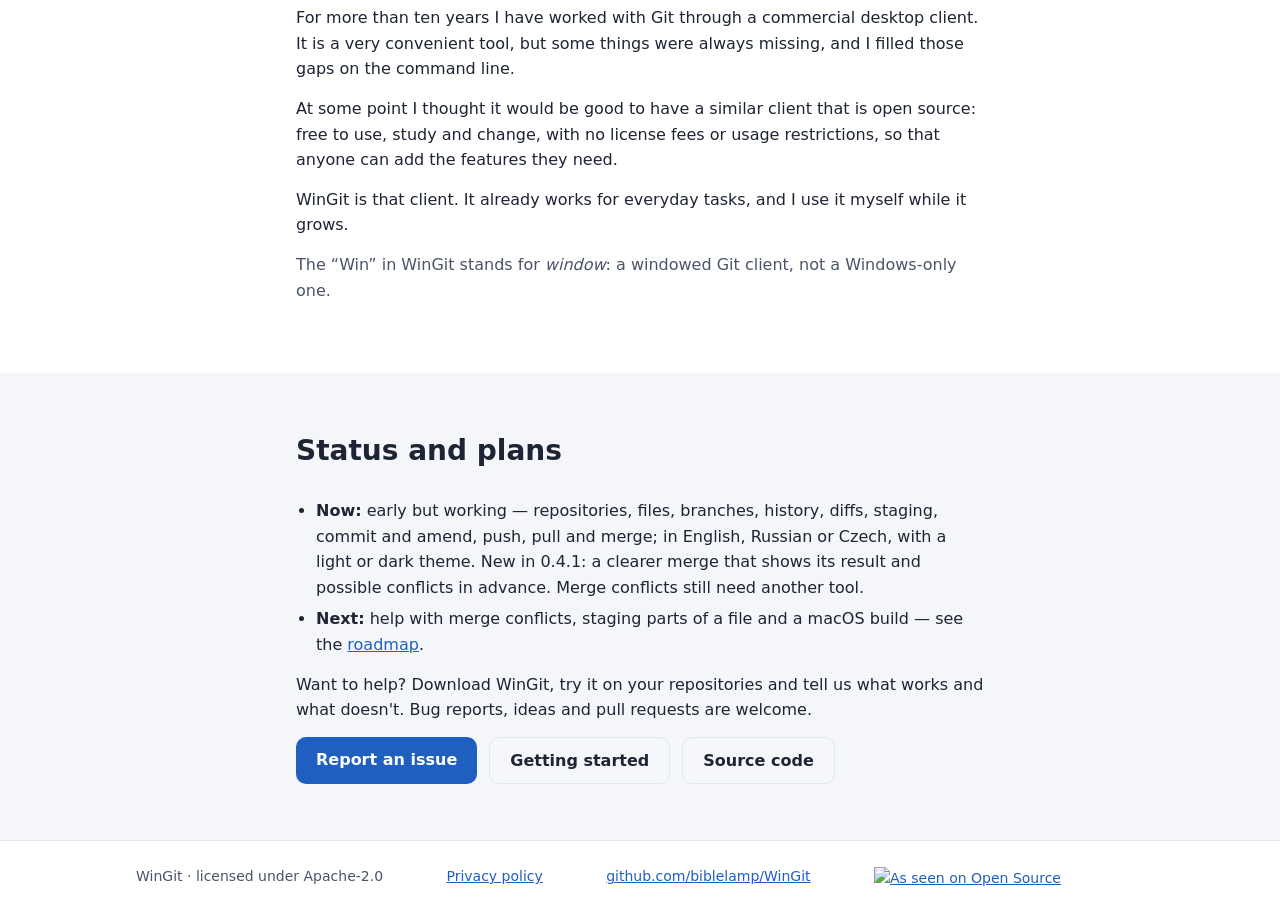
==== commit 55dc02b6: "wingit - improved merge dialog" ====
--- a/site/index.html
+++ b/site/index.html
@@ -70,7 +70,7 @@
           <div class="feature"><h3>Search and full screen</h3><p>Find text in the diff with Ctrl+F; double-click a file to see its diff in a full-screen window.</p></div>
           <div class="feature"><h3>Staging</h3><p>Stage, unstage or discard files before you commit.</p></div>
           <div class="feature"><h3>Commit, push, pull</h3><p>Everyday work with remotes, without the command line. Forgot a file? Amend the last commit until it is pushed.</p></div>
-          <div class="feature"><h3>Branches and merges</h3><p>Create, rename, delete and merge branches in a few clicks.</p></div>
+          <div class="feature"><h3>Branches and merges</h3><p>Create, rename, delete and merge branches in a few clicks. Before a merge you see what comes in, how the history will look and whether there will be conflicts.</p></div>
           <div class="feature"><h3>All your repositories</h3><p>Keep them in one list; the ones with changes stand out, and new commits on the server are fetched in the background.</p></div>
           <div class="feature"><h3>English, Russian, Czech</h3><p>WinGit speaks your system language, or the one you pick in Settings.</p></div>
           <div class="feature"><h3>Light or dark</h3><p>Choose a light or dark theme; the diff colors follow it.</p></div>
@@ -96,7 +96,7 @@
         <ul>
           <li><strong>Now:</strong> early but working — repositories, files, branches, history, diffs, staging,
             commit and amend, push, pull and merge; in English, Russian or Czech, with a light or dark theme.
-            New in 0.4.0: the whole history of a branch in its own window. Merge conflicts still need another tool.</li>
+            New in 0.4.1: a clearer merge that shows its result and possible conflicts in advance. Merge conflicts still need another tool.</li>
           <li><strong>Next:</strong> help with merge conflicts, staging parts of a file and a macOS
             build — see the <a href="https://github.com/biblelamp/WinGit/blob/main/ROADMAP.md">roadmap</a>.</li>
         </ul>
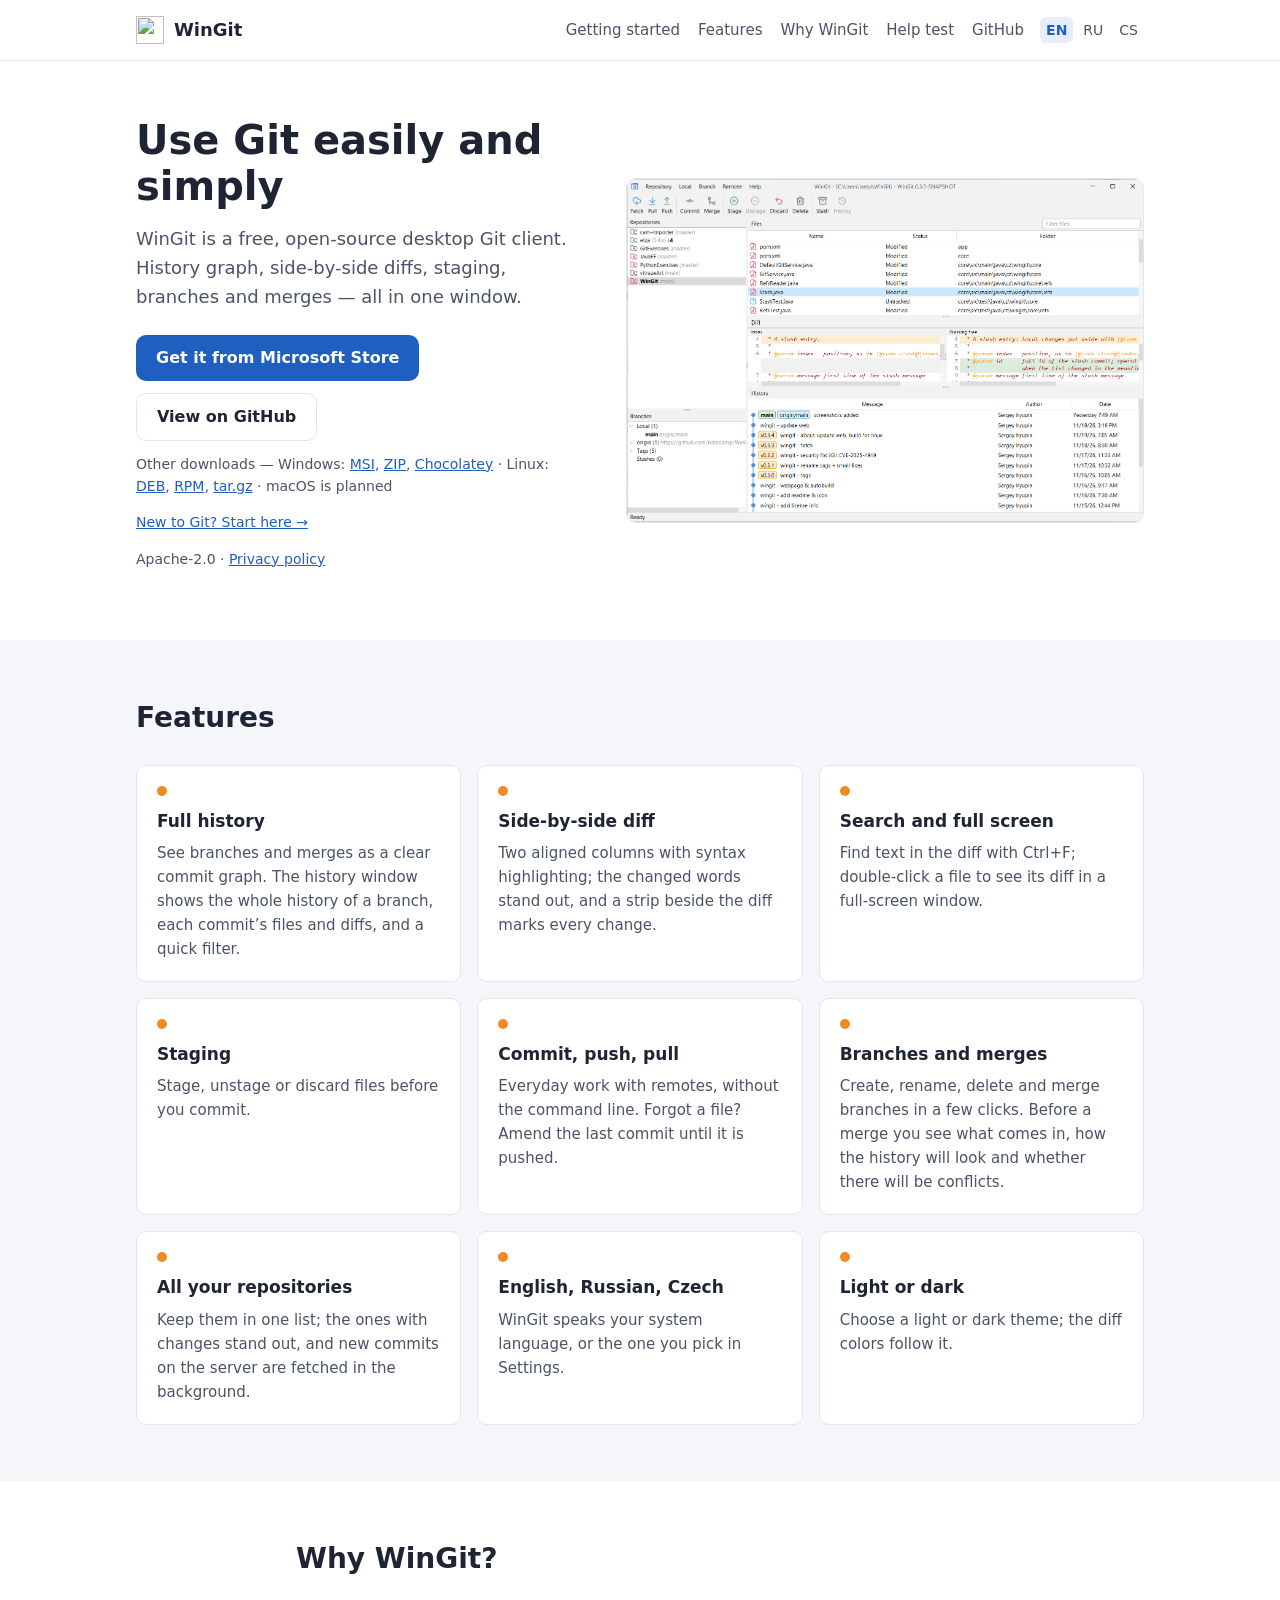
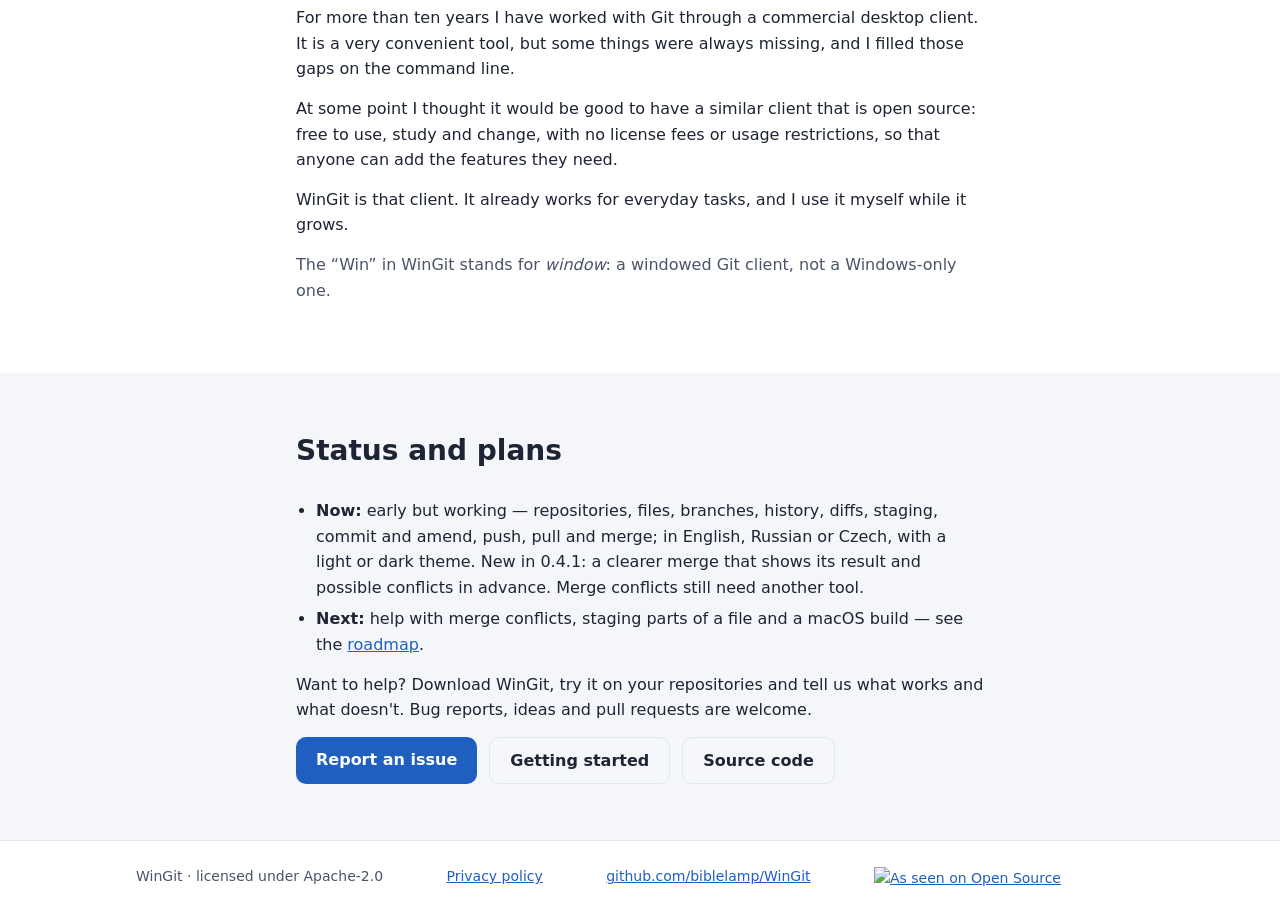
==== commit 55d131b7: "wingit - automate chocolatey package updates in the release workflow" ====
--- a/site/index.html
+++ b/site/index.html
@@ -53,7 +53,7 @@
             <a class="btn btn-secondary" href="https://github.com/biblelamp/WinGit">View on GitHub</a>
           </div>
           <p class="note" id="release" hidden>Current version: <a id="release-version" href="https://github.com/biblelamp/WinGit/releases/latest"></a></p>
-          <p class="note">Other downloads — Windows: <a data-asset="msi" href="https://github.com/biblelamp/WinGit/releases/latest">MSI</a>, <a data-asset="windows-zip" href="https://github.com/biblelamp/WinGit/releases/latest">ZIP</a> · Linux: <a data-asset="deb" href="https://github.com/biblelamp/WinGit/releases/latest">DEB</a>, <a data-asset="rpm" href="https://github.com/biblelamp/WinGit/releases/latest">RPM</a>, <a data-asset="tar" href="https://github.com/biblelamp/WinGit/releases/latest">tar.gz</a> · macOS is planned</p>
+          <p class="note">Other downloads — Windows: <a data-asset="msi" href="https://github.com/biblelamp/WinGit/releases/latest">MSI</a>, <a data-asset="windows-zip" href="https://github.com/biblelamp/WinGit/releases/latest">ZIP</a>, <a href="https://community.chocolatey.org/packages/wingit">Chocolatey</a> · Linux: <a data-asset="deb" href="https://github.com/biblelamp/WinGit/releases/latest">DEB</a>, <a data-asset="rpm" href="https://github.com/biblelamp/WinGit/releases/latest">RPM</a>, <a data-asset="tar" href="https://github.com/biblelamp/WinGit/releases/latest">tar.gz</a> · macOS is planned</p>
           <p class="note"><a href="start/">New to Git? Start here →</a></p>
           <p class="note">Apache-2.0 · <a href="privacy/">Privacy policy</a></p>
         </div>
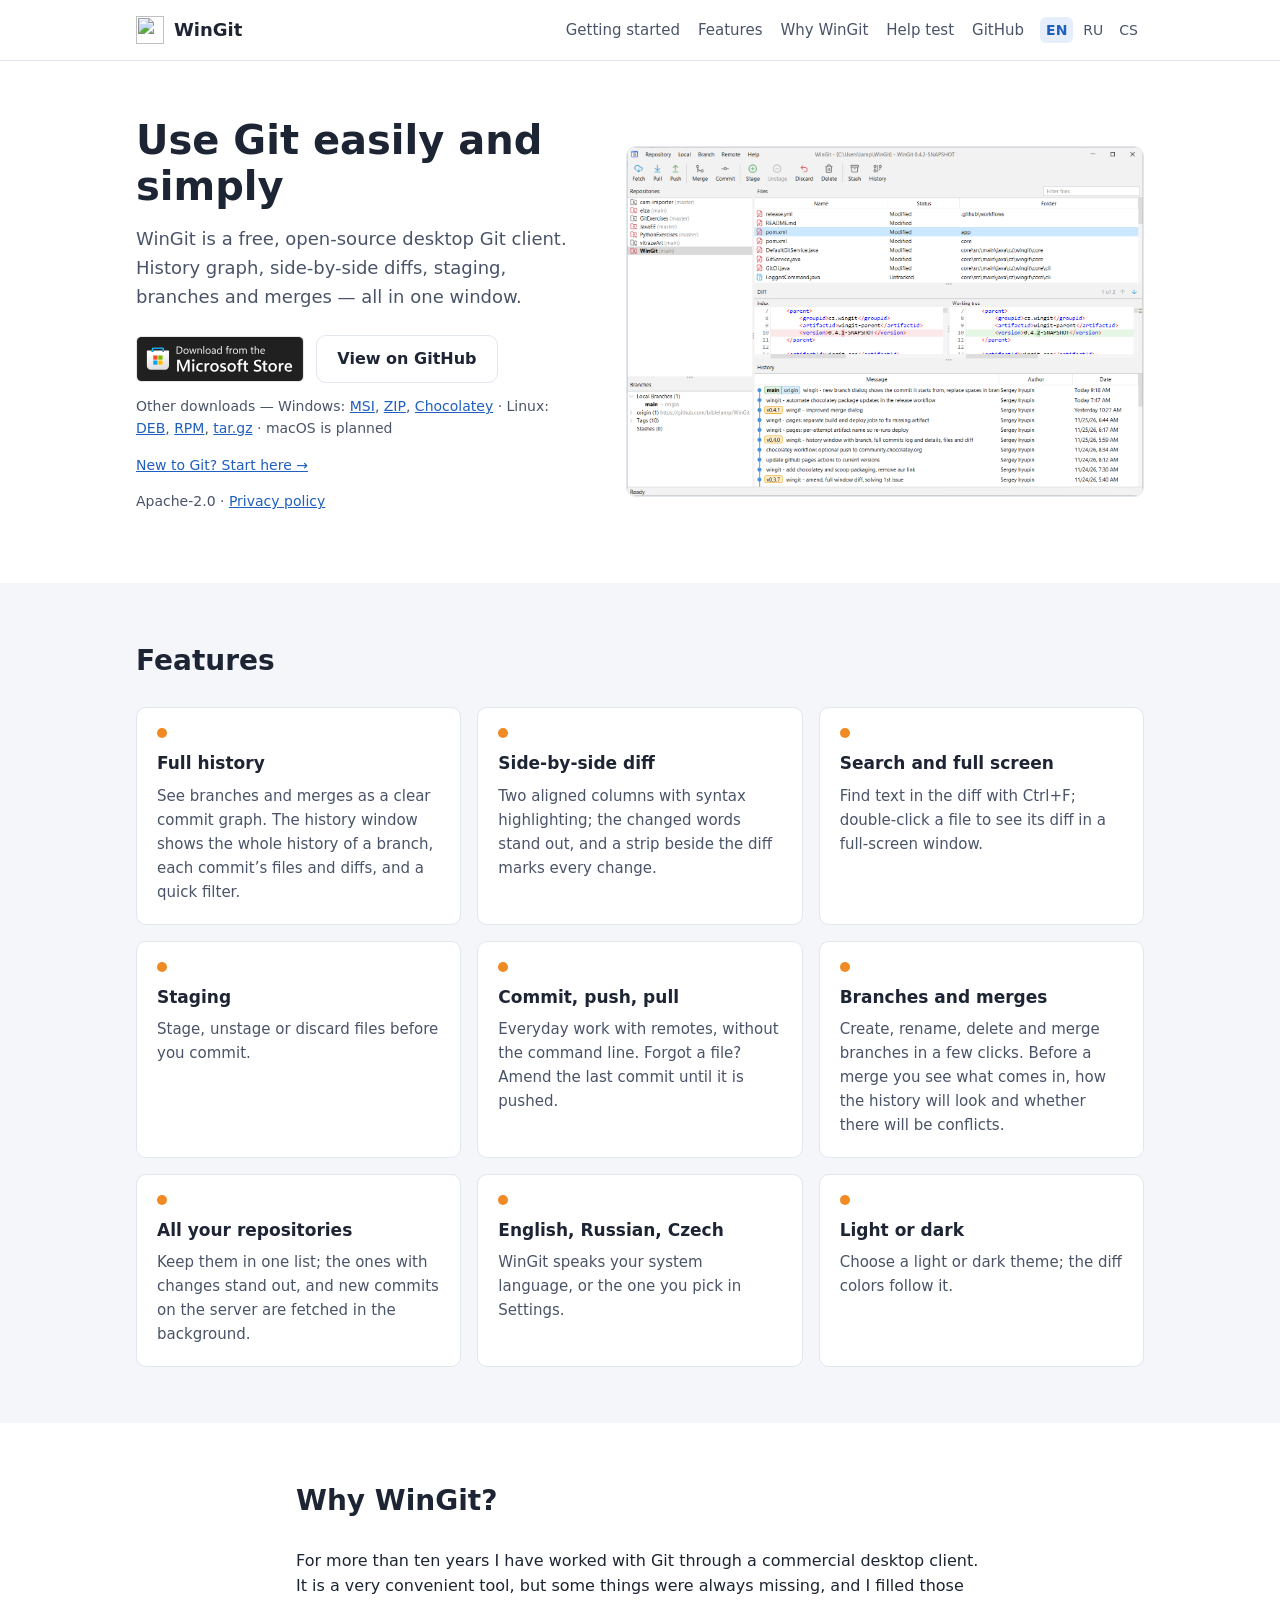
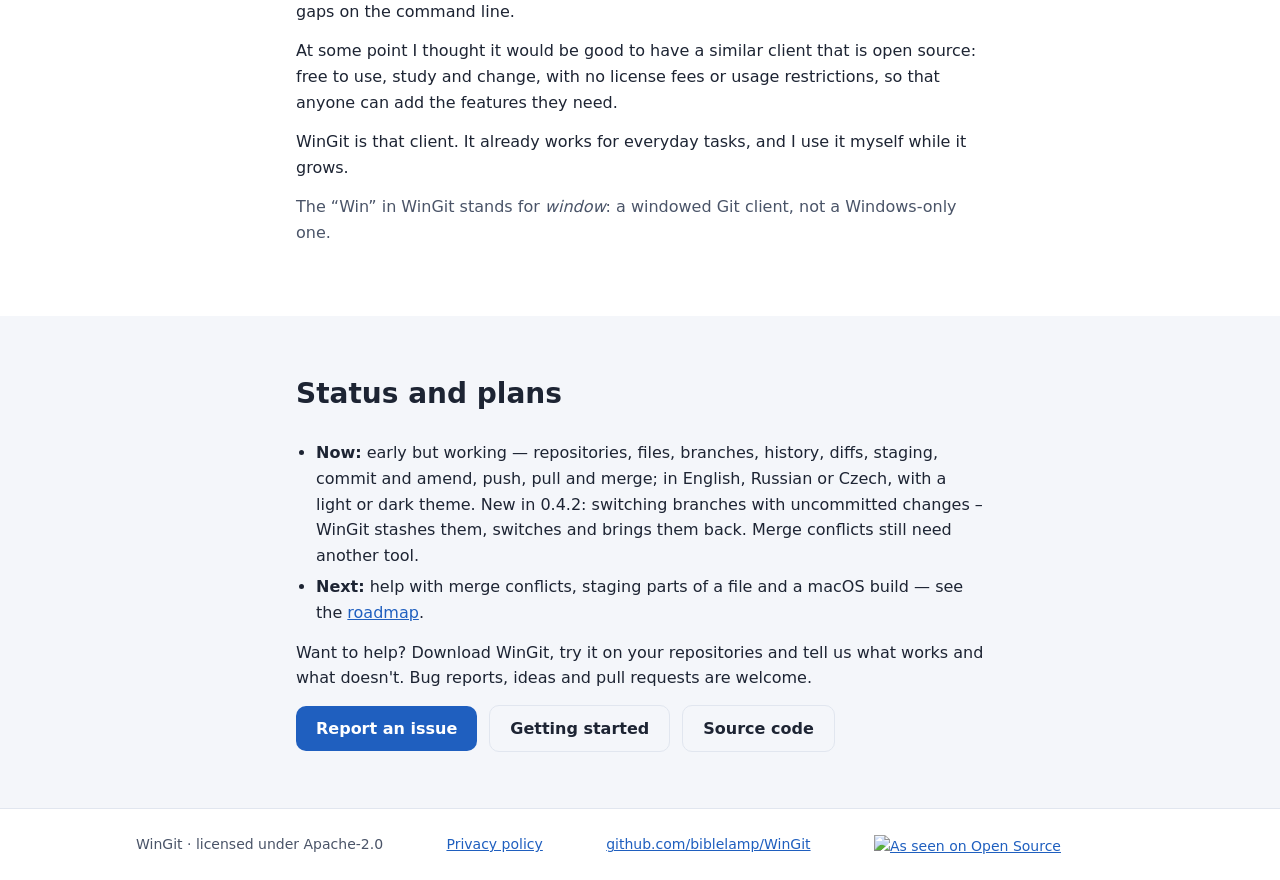
==== commit 8796ecea: "wingit - stash-switch, ssh-keys, repo-settings, command-log, store-badges" ====
--- a/site/index.html
+++ b/site/index.html
@@ -17,8 +17,8 @@
   <meta property="og:description" content="WinGit is a free, open-source desktop Git client: history graph, side-by-side diffs, staging, branches and merges in one window.">
   <meta property="og:url" content="https://wgit.cz/">
   <meta property="og:image" content="https://wgit.cz/assets/screenshot.png">
-  <meta property="og:image:width" content="1413">
-  <meta property="og:image:height" content="941">
+  <meta property="og:image:width" content="1430">
+  <meta property="og:image:height" content="967">
   <meta property="og:locale" content="en_US">
   <meta property="og:locale:alternate" content="ru_RU">
   <meta property="og:locale:alternate" content="cs_CZ">
@@ -48,8 +48,9 @@
           <p class="lead">WinGit is a free, open-source desktop Git client. History graph, side-by-side diffs,
             staging, branches and merges — all in one window.</p>
           <div class="actions">
-            <a class="btn btn-primary" id="download" href="https://apps.microsoft.com/detail/9n63b9trbd92"
-               data-label-linux="Download {version} for Linux (.deb)">Get it from Microsoft Store</a>
+            <a class="store-badge" id="store" href="https://apps.microsoft.com/detail/9n63b9trbd92"><picture><source srcset="assets/store-badge-en-light.svg" media="(prefers-color-scheme: dark)"><img src="assets/store-badge-en-dark.svg" width="161" height="44" alt="Get it from Microsoft Store"></picture></a>
+            <a class="btn btn-primary" id="download" href="https://github.com/biblelamp/WinGit/releases/latest" hidden
+               data-label-linux="Download {version} for Linux (.deb)">Download for Linux</a>
             <a class="btn btn-secondary" href="https://github.com/biblelamp/WinGit">View on GitHub</a>
           </div>
           <p class="note" id="release" hidden>Current version: <a id="release-version" href="https://github.com/biblelamp/WinGit/releases/latest"></a></p>
@@ -57,7 +58,7 @@
           <p class="note"><a href="start/">New to Git? Start here →</a></p>
           <p class="note">Apache-2.0 · <a href="privacy/">Privacy policy</a></p>
         </div>
-        <a href="assets/screenshot.png"><img class="shot" src="assets/screenshot.png" width="1413" height="941" alt="WinGit main window: repositories, branches, history graph and diff"></a>
+        <a href="assets/screenshot.png"><img class="shot" src="assets/screenshot.png" width="1430" height="967" alt="WinGit main window: repositories, branches, history graph and diff"></a>
       </div>
     </section>
 
@@ -96,7 +97,7 @@
         <ul>
           <li><strong>Now:</strong> early but working — repositories, files, branches, history, diffs, staging,
             commit and amend, push, pull and merge; in English, Russian or Czech, with a light or dark theme.
-            New in 0.4.1: a clearer merge that shows its result and possible conflicts in advance. Merge conflicts still need another tool.</li>
+            New in 0.4.2: switching branches with uncommitted changes – WinGit stashes them, switches and brings them back. Merge conflicts still need another tool.</li>
           <li><strong>Next:</strong> help with merge conflicts, staging parts of a file and a macOS
             build — see the <a href="https://github.com/biblelamp/WinGit/blob/main/ROADMAP.md">roadmap</a>.</li>
         </ul>
--- a/site/assets/style.css
+++ b/site/assets/style.css
@@ -58,7 +58,11 @@
 .hero .wrap { display: grid; grid-template-columns: 1fr 1.15fr; gap: 40px; align-items: center; padding-top: 56px; padding-bottom: 56px; }
 .hero h1 { font-size: 40px; line-height: 1.15; margin: 0 0 16px; }
 .hero p.lead { font-size: 18px; color: var(--text-muted); margin: 0 0 24px; }
-.actions { display: flex; gap: 12px; flex-wrap: wrap; }
+.actions { display: flex; gap: 12px; flex-wrap: wrap; align-items: center; }
+/* the official Microsoft Store badge, unmodified (same height as .btn) */
+.store-badge { display: inline-block; line-height: 0; }
+.store-badge img { height: 46px; width: auto; }
+.store-badge[hidden], .btn[hidden] { display: none; }
 .btn { display: inline-block; padding: 10px 20px; border-radius: var(--radius); font-weight: 600; text-decoration: none; font-size: 16px; }
 .btn-primary { background: var(--accent); color: var(--on-accent); }
 .btn-primary:hover { background: var(--accent-hover); }
